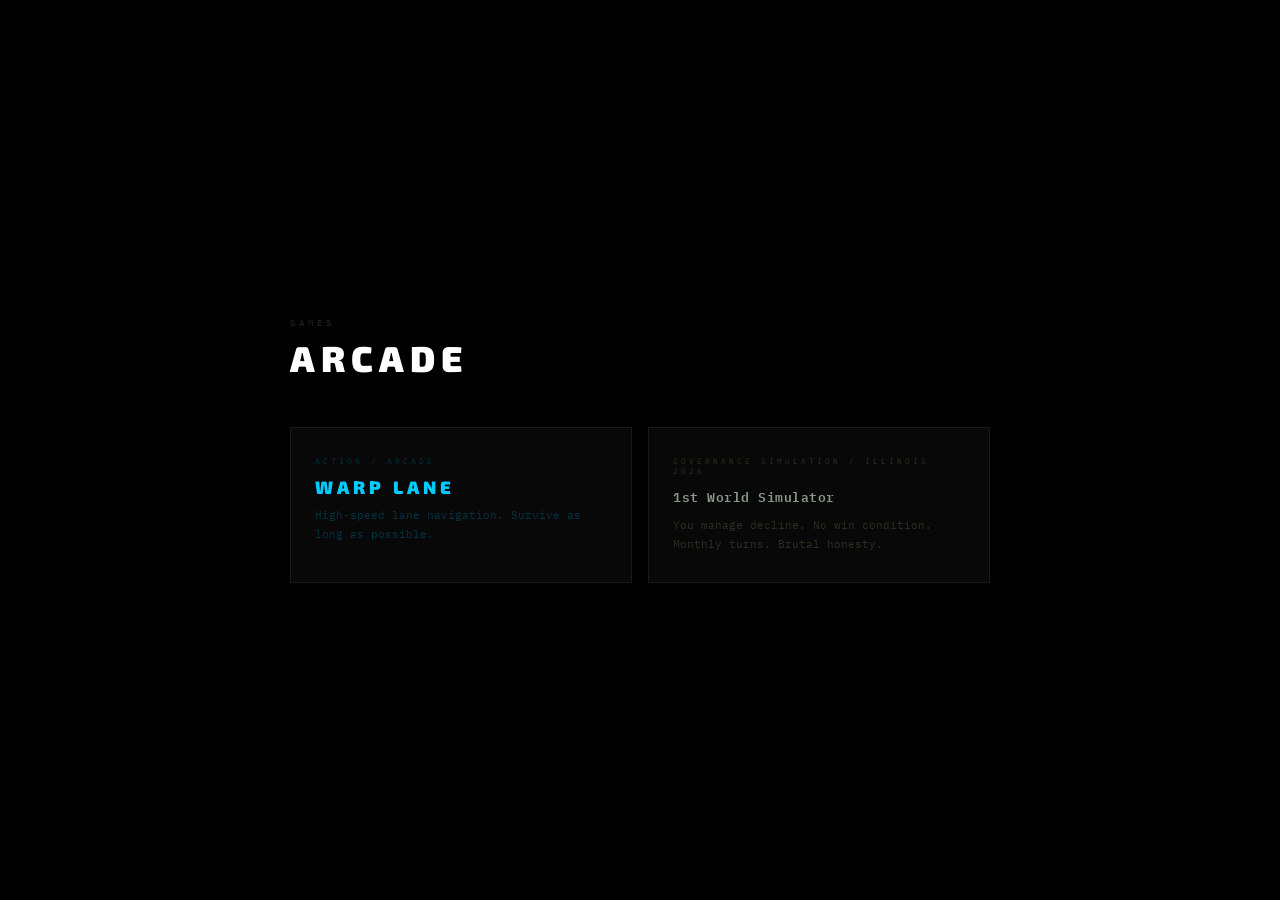
==== index.html @ 9eec3354 "Add 1st World Simulator — Illinois 2026 governance game Full single-file browser game with campaign " ====
<!DOCTYPE html>
<html lang="en">
<head>
<meta charset="UTF-8">
<meta name="viewport" content="width=device-width, initial-scale=1.0">
<title>ARCADE</title>
<style>
@import url('https://fonts.googleapis.com/css2?family=IBM+Plex+Mono:wght@300;400;600&family=Exo+2:wght@900&family=Rajdhani:wght@600;700&display=swap');
*{margin:0;padding:0;box-sizing:border-box;}
body{background:#000;min-height:100vh;display:flex;align-items:center;justify-content:center;font-family:'IBM Plex Mono',monospace;padding:40px 20px;}
.hub{max-width:700px;width:100%;}
.hub-label{font-size:9px;letter-spacing:4px;color:#222;text-transform:uppercase;margin-bottom:8px;}
.hub-title{font-family:'Exo 2',sans-serif;font-size:clamp(20px,5vw,36px);font-weight:900;color:#fff;letter-spacing:6px;margin-bottom:48px;}
.games{display:grid;grid-template-columns:1fr 1fr;gap:16px;}
@media(max-width:500px){.games{grid-template-columns:1fr;}}
.game-card{display:block;text-decoration:none;border:1px solid #1a1a1a;padding:28px 24px;transition:border-color 0.2s,background 0.2s;background:#080808;}
.game-card:hover{border-color:#333;background:#0d0d0d;}
.game-tag{font-size:8px;letter-spacing:3px;color:#333;text-transform:uppercase;margin-bottom:10px;}
.game-name{font-size:16px;font-weight:600;letter-spacing:1px;margin-bottom:8px;}
.game-desc{font-size:11px;color:#444;line-height:1.7;}
.warp .game-name{color:#00ccff;font-family:'Exo 2',sans-serif;font-size:18px;letter-spacing:4px;font-weight:900;}
.warp .game-tag{color:#003344;}
.warp .game-desc{color:#003344;}
.warp:hover{border-color:#004466;background:#000d14;}
.sim .game-name{color:#8a9a8a;font-size:13px;letter-spacing:0.5px;}
.sim .game-tag{color:#2a3020;}
.sim .game-desc{color:#2a3020;}
.sim:hover{border-color:#2a3a20;background:#080c06;}
</style>
</head>
<body>
<div class="hub">
  <div class="hub-label">Games</div>
  <div class="hub-title">ARCADE</div>
  <div class="games">
    <a href="warp-lane.html" class="game-card warp">
      <div class="game-tag">Action / Arcade</div>
      <div class="game-name">WARP LANE</div>
      <div class="game-desc">High-speed lane navigation. Survive as long as possible.</div>
    </a>
    <a href="1st-world-simulator.html" class="game-card sim">
      <div class="game-tag">Governance Simulation / Illinois 2026</div>
      <div class="game-name">1st World Simulator</div>
      <div class="game-desc">You manage decline. No win condition. Monthly turns. Brutal honesty.</div>
    </a>
  </div>
</div>
</body>
</html>
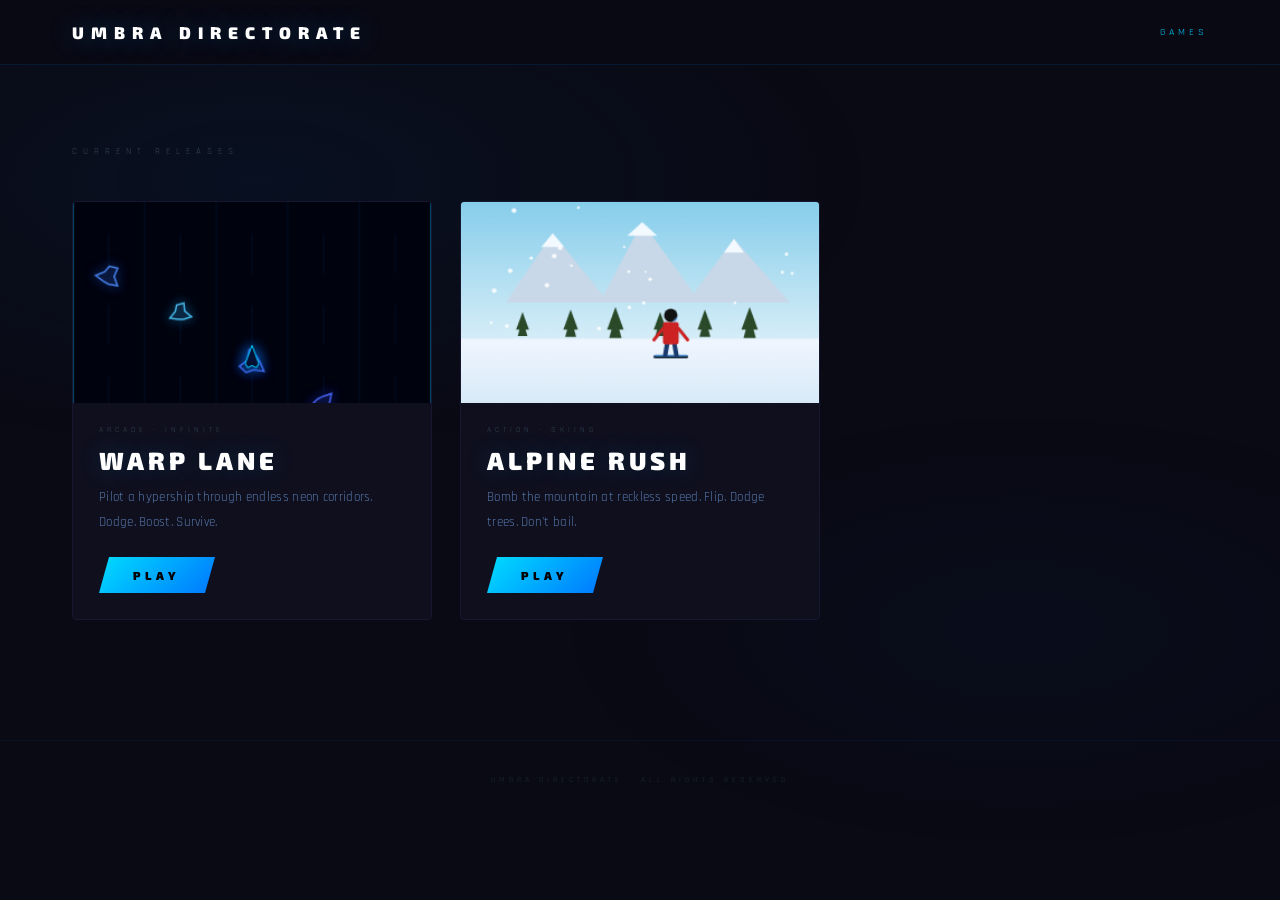
==== commit 3f62c76e: "Add Umbra Directorate hub homepage + Alpine Rush game - index.html: new studio hub page with animate" ====
--- a/index.html
+++ b/index.html
@@ -3,47 +3,247 @@
 <head>
 <meta charset="UTF-8">
 <meta name="viewport" content="width=device-width, initial-scale=1.0">
-<title>ARCADE</title>
+<title>UMBRA DIRECTORATE</title>
+<link rel="preconnect" href="https://fonts.googleapis.com">
+<link rel="preconnect" href="https://fonts.gstatic.com" crossorigin>
+<link href="https://fonts.googleapis.com/css2?family=Exo+2:wght@400;700;900&family=Rajdhani:wght@400;600&display=swap" rel="stylesheet">
 <style>
-@import url('https://fonts.googleapis.com/css2?family=IBM+Plex+Mono:wght@300;400;600&family=Exo+2:wght@900&family=Rajdhani:wght@600;700&display=swap');
-*{margin:0;padding:0;box-sizing:border-box;}
-body{background:#000;min-height:100vh;display:flex;align-items:center;justify-content:center;font-family:'IBM Plex Mono',monospace;padding:40px 20px;}
-.hub{max-width:700px;width:100%;}
-.hub-label{font-size:9px;letter-spacing:4px;color:#222;text-transform:uppercase;margin-bottom:8px;}
-.hub-title{font-family:'Exo 2',sans-serif;font-size:clamp(20px,5vw,36px);font-weight:900;color:#fff;letter-spacing:6px;margin-bottom:48px;}
-.games{display:grid;grid-template-columns:1fr 1fr;gap:16px;}
-@media(max-width:500px){.games{grid-template-columns:1fr;}}
-.game-card{display:block;text-decoration:none;border:1px solid #1a1a1a;padding:28px 24px;transition:border-color 0.2s,background 0.2s;background:#080808;}
-.game-card:hover{border-color:#333;background:#0d0d0d;}
-.game-tag{font-size:8px;letter-spacing:3px;color:#333;text-transform:uppercase;margin-bottom:10px;}
-.game-name{font-size:16px;font-weight:600;letter-spacing:1px;margin-bottom:8px;}
-.game-desc{font-size:11px;color:#444;line-height:1.7;}
-.warp .game-name{color:#00ccff;font-family:'Exo 2',sans-serif;font-size:18px;letter-spacing:4px;font-weight:900;}
-.warp .game-tag{color:#003344;}
-.warp .game-desc{color:#003344;}
-.warp:hover{border-color:#004466;background:#000d14;}
-.sim .game-name{color:#8a9a8a;font-size:13px;letter-spacing:0.5px;}
-.sim .game-tag{color:#2a3020;}
-.sim .game-desc{color:#2a3020;}
-.sim:hover{border-color:#2a3a20;background:#080c06;}
+*,*::before,*::after{margin:0;padding:0;box-sizing:border-box;}
+html{height:100%;}
+body{min-height:100%;background:#0a0a14;font-family:'Rajdhani',sans-serif;color:#fff;overflow-x:hidden;}
+body::before{content:'';position:fixed;inset:0;z-index:0;background:radial-gradient(ellipse 80% 50% at 20% 20%,rgba(0,60,120,0.13) 0%,transparent 60%),radial-gradient(ellipse 60% 40% at 80% 70%,rgba(0,40,100,0.09) 0%,transparent 60%);pointer-events:none;}
+
+/* Header */
+.site-header{position:sticky;top:0;z-index:100;border-bottom:1px solid rgba(0,100,180,0.18);background:rgba(10,10,20,0.88);backdrop-filter:blur(14px);-webkit-backdrop-filter:blur(14px);}
+.header-inner{max-width:1200px;margin:0 auto;padding:0 32px;height:64px;display:flex;align-items:center;justify-content:space-between;}
+.studio-wordmark{font-family:'Exo 2',sans-serif;font-weight:900;font-size:1.05rem;letter-spacing:7px;color:#fff;text-shadow:0 0 24px rgba(0,180,255,0.35);}
+.site-nav{display:flex;gap:28px;}
+.nav-link{font-family:'Rajdhani',sans-serif;font-size:0.62rem;letter-spacing:4px;color:#334455;text-decoration:none;transition:color 0.2s;}
+.nav-link.active{color:#00ccff;}
+.nav-link:hover{color:#5599bb;}
+
+/* Main */
+.catalog-main{position:relative;z-index:1;max-width:1200px;margin:0 auto;padding:80px 32px 120px;}
+.catalog-label{font-size:0.58rem;letter-spacing:6px;color:#334455;margin-bottom:44px;font-family:'Rajdhani',sans-serif;}
+
+/* Grid */
+.game-grid{display:grid;grid-template-columns:repeat(auto-fill,minmax(300px,1fr));gap:28px;}
+
+/* Cards */
+.game-card{position:relative;background:#0f0f1e;border:1px solid #171730;border-radius:4px;overflow:hidden;transition:border-color 0.25s,transform 0.25s,box-shadow 0.25s;cursor:pointer;text-decoration:none;display:block;}
+.game-card:hover{border-color:rgba(0,180,255,0.45);transform:translateY(-4px);box-shadow:0 20px 56px rgba(0,80,180,0.22),0 0 0 1px rgba(0,150,255,0.08);}
+.game-card::before{content:'';position:absolute;top:0;left:0;right:0;height:2px;background:linear-gradient(90deg,transparent,#00ccff,transparent);opacity:0;transition:opacity 0.3s;}
+.game-card:hover::before{opacity:1;}
+
+/* Card preview */
+.card-preview{width:100%;aspect-ratio:16/9;overflow:hidden;background:#07070f;position:relative;}
+.preview-canvas{width:100%;height:100%;display:block;}
+
+/* Card body */
+.card-body{padding:22px 26px 26px;}
+.card-tag{font-size:0.5rem;letter-spacing:4px;color:#334455;margin-bottom:10px;font-family:'Rajdhani',sans-serif;}
+.card-title{font-family:'Exo 2',sans-serif;font-weight:900;font-size:1.55rem;letter-spacing:4px;color:#fff;text-shadow:0 0 24px rgba(0,200,255,0.18);margin-bottom:11px;}
+.card-desc{font-size:0.82rem;line-height:1.85;color:#5577aa;letter-spacing:0.3px;margin-bottom:22px;}
+.card-play-btn{display:inline-block;font-family:'Exo 2',sans-serif;font-weight:900;font-size:0.72rem;letter-spacing:5px;color:#000;text-decoration:none;background:linear-gradient(135deg,#00ddff,#0077ff);padding:11px 34px;clip-path:polygon(10px 0%,100% 0%,calc(100% - 10px) 100%,0% 100%);box-shadow:0 0 24px rgba(0,160,255,0.28);transition:transform 0.15s,box-shadow 0.15s;}
+.card-play-btn:hover{transform:scale(1.05);box-shadow:0 0 44px rgba(0,200,255,0.52);}
+
+/* Footer */
+.site-footer{position:relative;z-index:1;text-align:center;padding:26px;border-top:1px solid rgba(0,50,100,0.18);}
+.footer-copy{font-size:0.52rem;letter-spacing:4px;color:#1c2a38;font-family:'Rajdhani',sans-serif;}
+
+@media(max-width:640px){
+  .header-inner{padding:0 20px;}
+  .studio-wordmark{font-size:0.82rem;letter-spacing:4px;}
+  .catalog-main{padding:48px 20px 80px;}
+  .game-grid{grid-template-columns:1fr;gap:20px;}
+  .card-body{padding:18px 20px 22px;}
+}
 </style>
 </head>
 <body>
-<div class="hub">
-  <div class="hub-label">Games</div>
-  <div class="hub-title">ARCADE</div>
-  <div class="games">
-    <a href="warp-lane.html" class="game-card warp">
-      <div class="game-tag">Action / Arcade</div>
-      <div class="game-name">WARP LANE</div>
-      <div class="game-desc">High-speed lane navigation. Survive as long as possible.</div>
-    </a>
-    <a href="1st-world-simulator.html" class="game-card sim">
-      <div class="game-tag">Governance Simulation / Illinois 2026</div>
-      <div class="game-name">1st World Simulator</div>
-      <div class="game-desc">You manage decline. No win condition. Monthly turns. Brutal honesty.</div>
-    </a>
+
+<header class="site-header">
+  <div class="header-inner">
+    <span class="studio-wordmark">UMBRA DIRECTORATE</span>
+    <nav class="site-nav">
+      <a class="nav-link active" href="#">GAMES</a>
+    </nav>
   </div>
-</div>
+</header>
+
+<main class="catalog-main">
+  <div class="catalog-label">CURRENT RELEASES</div>
+  <div class="game-grid">
+
+    <article class="game-card" data-game="warp-lane">
+      <div class="card-preview">
+        <canvas class="preview-canvas" id="preview-warp" width="320" height="180"></canvas>
+      </div>
+      <div class="card-body">
+        <div class="card-tag">ARCADE &middot; INFINITE</div>
+        <h2 class="card-title">WARP LANE</h2>
+        <p class="card-desc">Pilot a hypership through endless neon corridors. Dodge. Boost. Survive.</p>
+        <a class="card-play-btn" href="warp-lane.html">PLAY</a>
+      </div>
+    </article>
+
+    <article class="game-card" data-game="alpine-rush">
+      <div class="card-preview">
+        <canvas class="preview-canvas" id="preview-alpine" width="320" height="180"></canvas>
+      </div>
+      <div class="card-body">
+        <div class="card-tag">ACTION &middot; SKIING</div>
+        <h2 class="card-title">ALPINE RUSH</h2>
+        <p class="card-desc">Bomb the mountain at reckless speed. Flip. Dodge trees. Don't bail.</p>
+        <a class="card-play-btn" href="alpine-rush/index.html">PLAY</a>
+      </div>
+    </article>
+
+  </div>
+</main>
+
+<footer class="site-footer">
+  <span class="footer-copy">UMBRA DIRECTORATE &middot; ALL RIGHTS RESERVED</span>
+</footer>
+
+<script>
+/* ── WARP LANE PREVIEW ─────────────────────────────────────── */
+function initWarpPreview(){
+  const cnv=document.getElementById('preview-warp');
+  if(!cnv)return;
+  const ctx=cnv.getContext('2d');
+  const W=320,H=180,LANES=5,laneW=W/LANES;
+  let offset=0;
+  const rocks=Array.from({length:4},(_,i)=>({
+    lane:i%LANES, y:(i/4)*H-20,
+    rot:Math.random()*Math.PI*2,
+    size:9+Math.random()*5,
+    hue:195+Math.floor(Math.random()*40),
+    spd:0.9+Math.random()*0.5,
+  }));
+  function frame(){
+    ctx.fillStyle='#00020e'; ctx.fillRect(0,0,W,H);
+    offset=(offset+1.4)%(28+36);
+    // lane borders
+    for(let i=0;i<=LANES;i++){
+      const x=i*laneW;
+      ctx.beginPath();ctx.moveTo(x,0);ctx.lineTo(x,H);
+      ctx.strokeStyle=(i===0||i===LANES)?'rgba(0,180,255,0.35)':'rgba(0,100,180,0.16)';
+      ctx.lineWidth=(i===0||i===LANES)?2:1;ctx.stroke();
+    }
+    // dashed center lines
+    ctx.strokeStyle='rgba(0,120,200,0.12)';ctx.lineWidth=1;
+    ctx.setLineDash([36,28]);ctx.lineDashOffset=-offset;
+    for(let i=0;i<LANES;i++){
+      const cx=laneW*i+laneW/2;
+      ctx.beginPath();ctx.moveTo(cx,0);ctx.lineTo(cx,H);ctx.stroke();
+    }
+    ctx.setLineDash([]);
+    // obstacles
+    rocks.forEach(r=>{
+      r.y+=r.spd; r.rot+=0.018;
+      if(r.y>H+20) r.y=-20;
+      ctx.save();ctx.translate(laneW*r.lane+laneW/2,r.y);ctx.rotate(r.rot);
+      ctx.beginPath();
+      for(let i=0;i<8;i++){
+        const a=(i/8)*Math.PI*2,rad=r.size*(0.7+Math.sin(i*2.3+1.2)*0.3);
+        i===0?ctx.moveTo(Math.cos(a)*rad,Math.sin(a)*rad):ctx.lineTo(Math.cos(a)*rad,Math.sin(a)*rad);
+      }
+      ctx.closePath();
+      ctx.fillStyle='#080818';ctx.fill();
+      ctx.strokeStyle=`hsl(${r.hue},75%,58%)`;ctx.lineWidth=1.5;
+      ctx.shadowBlur=10;ctx.shadowColor=`hsl(${r.hue},80%,50%)`;ctx.stroke();
+      ctx.shadowBlur=0;ctx.restore();
+    });
+    // mini ship
+    ctx.save();ctx.translate(W/2,H*0.78);
+    ctx.shadowBlur=14;ctx.shadowColor='#0088ff';
+    ctx.fillStyle='#050520';
+    ctx.beginPath();
+    ctx.moveTo(0,-12);ctx.lineTo(6,4);ctx.lineTo(4,8);ctx.lineTo(0,6);ctx.lineTo(-4,8);ctx.lineTo(-6,4);
+    ctx.closePath();ctx.fill();
+    ctx.strokeStyle='#00ccff';ctx.lineWidth=1;ctx.stroke();
+    ctx.shadowBlur=0;ctx.restore();
+    requestAnimationFrame(frame);
+  }
+  frame();
+}
+
+/* ── ALPINE RUSH PREVIEW ───────────────────────────────────── */
+function initAlpinePreview(){
+  const cnv=document.getElementById('preview-alpine');
+  if(!cnv)return;
+  const ctx=cnv.getContext('2d');
+  const W=320,H=180;
+  let skierX=W*0.72;
+  const snow=Array.from({length:22},()=>({x:Math.random()*W,y:Math.random()*H*0.68,r:1+Math.random()*1.2}));
+  function frame(){
+    // Sky gradient
+    const sky=ctx.createLinearGradient(0,0,0,H*0.7);
+    sky.addColorStop(0,'#87ceeb');sky.addColorStop(1,'#d8eef8');
+    ctx.fillStyle=sky;ctx.fillRect(0,0,W,H);
+    // Mountain peaks
+    ctx.fillStyle='#c8d8e8';
+    [[40,90,82,28,132,90],[124,90,162,18,214,90],[202,90,244,33,294,90]].forEach(([x1,y1,xp,yp,x2,y2])=>{
+      ctx.beginPath();ctx.moveTo(x1,y1);ctx.lineTo(xp,yp);ctx.lineTo(x2,y2);ctx.closePath();ctx.fill();
+    });
+    // Snow caps
+    ctx.fillStyle='#f2f9ff';
+    [[82,28,0.032],[162,18,0.042],[244,33,0.028]].forEach(([px,py,s])=>{
+      ctx.beginPath();ctx.moveTo(px,py);ctx.lineTo(px-s*W,py+H*0.068);ctx.lineTo(px+s*W,py+H*0.068);ctx.closePath();ctx.fill();
+    });
+    // Pine silhouettes
+    ctx.fillStyle='#2a4a2a';
+    [55,98,138,178,218,258].forEach((tx,i)=>{
+      const sc=0.72+(i%3)*0.1;
+      const by=H*0.635;
+      ctx.beginPath();ctx.moveTo(tx,by-22*sc);ctx.lineTo(tx-8*sc,by);ctx.lineTo(tx+8*sc,by);ctx.closePath();ctx.fill();
+      ctx.beginPath();ctx.moveTo(tx,by-14*sc);ctx.lineTo(tx-6*sc,by+8*sc);ctx.lineTo(tx+6*sc,by+8*sc);ctx.closePath();ctx.fill();
+    });
+    // Slope surface
+    const slope=ctx.createLinearGradient(0,H*0.68,0,H);
+    slope.addColorStop(0,'#f0f6ff');slope.addColorStop(1,'#d8eaf8');
+    ctx.fillStyle=slope;ctx.fillRect(0,H*0.68,W,H*0.32+1);
+    // Snow particles
+    snow.forEach(p=>{
+      p.y+=0.38;if(p.y>H*0.68)p.y=0;
+      ctx.beginPath();ctx.arc(p.x,p.y,p.r,0,Math.PI*2);
+      ctx.fillStyle='rgba(255,255,255,0.85)';ctx.fill();
+    });
+    // Skier figure
+    skierX-=0.65;if(skierX<-24)skierX=W+24;
+    const sy=H*0.705+(W*0.5-skierX)*0.055;
+    ctx.save();ctx.translate(skierX,sy);
+    // Skis
+    ctx.strokeStyle='#1a2a3a';ctx.lineWidth=3;ctx.lineCap='round';
+    ctx.beginPath();ctx.moveTo(-14,13);ctx.lineTo(14,13);ctx.stroke();
+    ctx.strokeStyle='#4488cc';ctx.lineWidth=1.5;
+    ctx.beginPath();ctx.moveTo(-14,12);ctx.lineTo(14,12);ctx.stroke();
+    // Legs
+    ctx.strokeStyle='#1a3a6e';ctx.lineWidth=4;
+    ctx.beginPath();ctx.moveTo(-3,0);ctx.lineTo(-5,12);ctx.stroke();
+    ctx.beginPath();ctx.moveTo(3,0);ctx.lineTo(5,12);ctx.stroke();
+    // Body
+    ctx.fillStyle='#cc2222';
+    ctx.beginPath();ctx.roundRect(-7,-18,14,20,2);ctx.fill();
+    // Arms
+    ctx.strokeStyle='#cc2222';ctx.lineWidth=3;
+    ctx.beginPath();ctx.moveTo(-7,-12);ctx.lineTo(-15,-2);ctx.stroke();
+    ctx.beginPath();ctx.moveTo(7,-12);ctx.lineTo(15,-2);ctx.stroke();
+    // Head
+    ctx.fillStyle='#111';ctx.beginPath();ctx.arc(0,-24,6,0,Math.PI*2);ctx.fill();
+    ctx.fillStyle='rgba(100,180,255,0.5)';
+    ctx.beginPath();ctx.arc(2,-22,4,-0.3,Math.PI*0.6);ctx.fill();
+    ctx.restore();
+    requestAnimationFrame(frame);
+  }
+  frame();
+}
+
+document.addEventListener('DOMContentLoaded',()=>{
+  initWarpPreview();
+  initAlpinePreview();
+});
+</script>
 </body>
 </html>
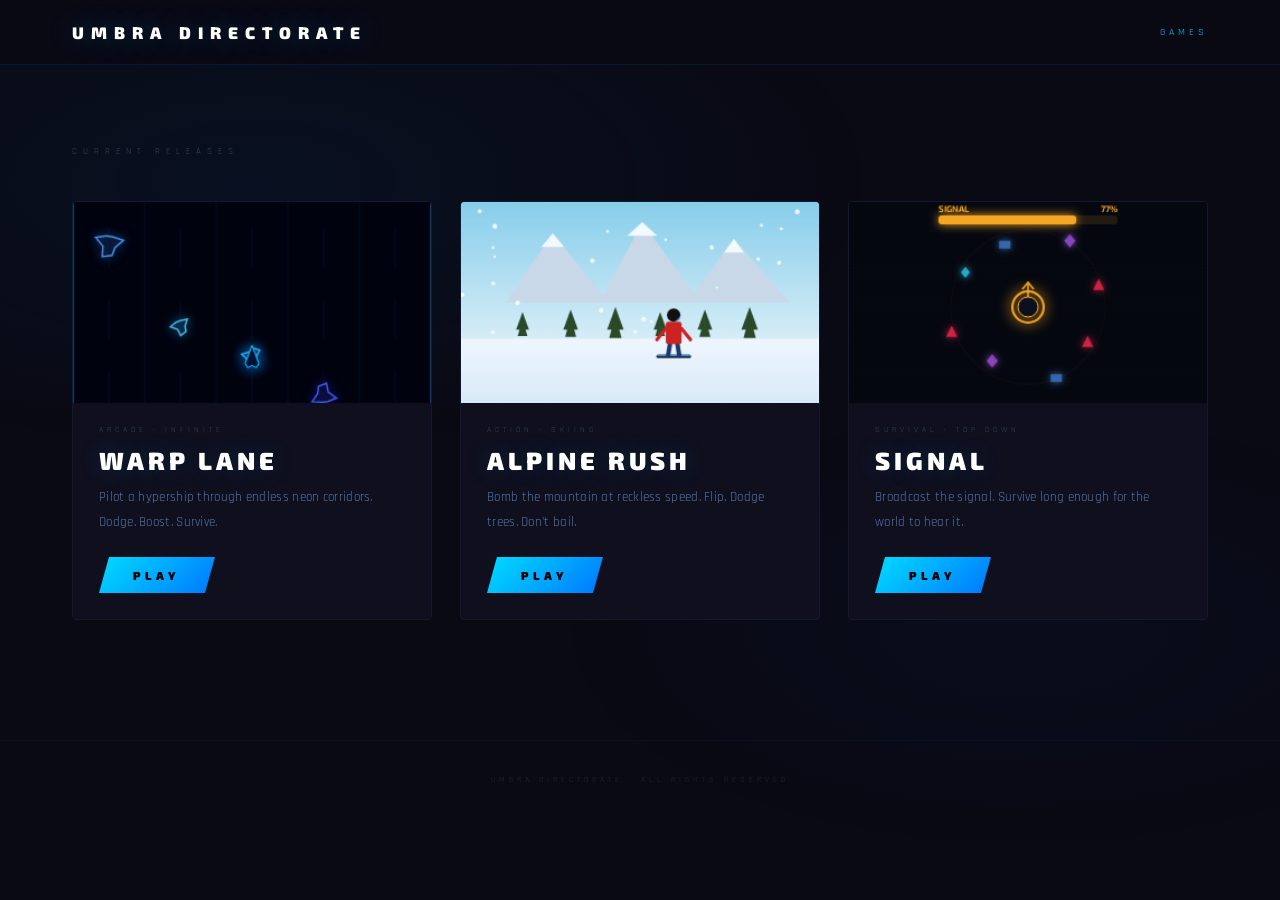
==== commit c2b20beb: "Add Signal game + hub card with animated preview Full single-file top-down survival game: 6 threat t" ====
--- a/index.html
+++ b/index.html
@@ -96,6 +96,18 @@
         <h2 class="card-title">ALPINE RUSH</h2>
         <p class="card-desc">Bomb the mountain at reckless speed. Flip. Dodge trees. Don't bail.</p>
         <a class="card-play-btn" href="alpine-rush/index.html">PLAY</a>
+      </div>
+    </article>
+
+    <article class="game-card" data-game="signal">
+      <div class="card-preview">
+        <canvas class="preview-canvas" id="preview-signal" width="320" height="180"></canvas>
+      </div>
+      <div class="card-body">
+        <div class="card-tag">SURVIVAL &middot; TOP DOWN</div>
+        <h2 class="card-title">SIGNAL</h2>
+        <p class="card-desc">Broadcast the signal. Survive long enough for the world to hear it.</p>
+        <a class="card-play-btn" href="signal/index.html">PLAY</a>
       </div>
     </article>
 
@@ -240,9 +252,123 @@
   frame();
 }
 
+/* ── SIGNAL PREVIEW ────────────────────────────────────────── */
+function initSignalPreview(){
+  const cnv=document.getElementById('preview-signal');
+  if(!cnv)return;
+  const ctx=cnv.getContext('2d');
+  const W=320,H=180;
+  const CX=W/2,CY=H/2+4;
+  const AMB='#f5a623';
+  let t=0;
+  // orbiting threats
+  const threats=[
+    {ang:0,     r:62,spd:0.55,type:'bot',   clr:'#cc2244'},
+    {ang:0.78,  r:68,spd:0.42,type:'van',   clr:'#3366aa'},
+    {ang:1.57,  r:58,spd:0.60,type:'jammer',clr:'#8844bb'},
+    {ang:2.35,  r:72,spd:0.48,type:'bot',   clr:'#cc2244'},
+    {ang:3.14,  r:64,spd:0.52,type:'drone', clr:'#22aacc'},
+    {ang:3.93,  r:60,spd:0.44,type:'van',   clr:'#3366aa'},
+    {ang:4.71,  r:70,spd:0.58,type:'jammer',clr:'#8844bb'},
+    {ang:5.50,  r:66,spd:0.50,type:'bot',   clr:'#cc2244'},
+  ];
+  // pulse rings
+  const rings=[];
+  let ringTimer=0;
+  function spawnRing(){ rings.push({r:14,alpha:0.7}); }
+  spawnRing();
+
+  function drawThreat(x,y,type,clr){
+    ctx.save(); ctx.translate(x,y);
+    ctx.fillStyle=clr;
+    ctx.shadowBlur=6; ctx.shadowColor=clr;
+    if(type==='bot'){
+      ctx.beginPath();ctx.moveTo(0,-6);ctx.lineTo(5,4);ctx.lineTo(-5,4);ctx.closePath();ctx.fill();
+    } else if(type==='van'){
+      ctx.fillRect(-5,-3,10,7);
+    } else if(type==='jammer'){
+      ctx.beginPath();ctx.moveTo(0,-6);ctx.lineTo(5,0);ctx.lineTo(0,6);ctx.lineTo(-5,0);ctx.closePath();ctx.fill();
+    } else if(type==='drone'){
+      ctx.beginPath();ctx.moveTo(0,-5);ctx.lineTo(4,0);ctx.lineTo(0,5);ctx.lineTo(-4,0);ctx.closePath();ctx.fill();
+    }
+    ctx.shadowBlur=0; ctx.restore();
+  }
+
+  function frame(now){
+    t += 0.016;
+    ctx.fillStyle='#050810'; ctx.fillRect(0,0,W,H);
+
+    // scanlines
+    for(let y=0;y<H;y+=3){
+      ctx.fillStyle='rgba(0,0,0,0.08)'; ctx.fillRect(0,y,W,1);
+    }
+
+    // pulse rings
+    ringTimer++;
+    if(ringTimer>80){ ringTimer=0; spawnRing(); }
+    for(let i=rings.length-1;i>=0;i--){
+      const rg=rings[i];
+      rg.r+=0.9; rg.alpha-=0.011;
+      if(rg.alpha<=0){ rings.splice(i,1); continue; }
+      ctx.beginPath(); ctx.arc(CX,CY,rg.r,0,Math.PI*2);
+      ctx.strokeStyle=`rgba(245,166,35,${rg.alpha})`;
+      ctx.lineWidth=1.5; ctx.stroke();
+    }
+
+    // orbiting threats
+    threats.forEach(th=>{
+      th.ang += th.spd * 0.016;
+      const tx=CX+Math.cos(th.ang)*th.r;
+      const ty=CY+Math.sin(th.ang)*th.r;
+      drawThreat(tx,ty,th.type,th.clr);
+    });
+
+    // station base glow
+    const grd=ctx.createRadialGradient(CX,CY,0,CX,CY,28);
+    grd.addColorStop(0,'rgba(245,166,35,0.18)');
+    grd.addColorStop(1,'rgba(245,166,35,0)');
+    ctx.fillStyle=grd; ctx.beginPath(); ctx.arc(CX,CY,28,0,Math.PI*2); ctx.fill();
+
+    // station ring (amber)
+    ctx.beginPath(); ctx.arc(CX,CY,14,0,Math.PI*2);
+    ctx.strokeStyle=AMB; ctx.lineWidth=2;
+    ctx.shadowBlur=10; ctx.shadowColor=AMB; ctx.stroke(); ctx.shadowBlur=0;
+
+    // station body
+    ctx.beginPath(); ctx.arc(CX,CY,9,0,Math.PI*2);
+    ctx.fillStyle='#0a1020'; ctx.fill();
+    ctx.strokeStyle=AMB; ctx.lineWidth=1; ctx.stroke();
+
+    // antenna
+    ctx.strokeStyle=AMB; ctx.lineWidth=1.5;
+    ctx.beginPath(); ctx.moveTo(CX,CY-9); ctx.lineTo(CX,CY-22); ctx.stroke();
+    ctx.beginPath(); ctx.moveTo(CX-5,CY-16); ctx.lineTo(CX,CY-22); ctx.lineTo(CX+5,CY-16); ctx.stroke();
+
+    // signal meter bar
+    const meterW=160, meterH=8, meterX=(W-meterW)/2, meterY=12;
+    const fill=0.5+Math.sin(t*0.9)*0.35;
+    // bg
+    ctx.fillStyle='rgba(245,166,35,0.12)';
+    ctx.beginPath(); ctx.roundRect(meterX,meterY,meterW,meterH,3); ctx.fill();
+    // fill
+    ctx.fillStyle=AMB;
+    ctx.shadowBlur=8; ctx.shadowColor=AMB;
+    ctx.beginPath(); ctx.roundRect(meterX,meterY,meterW*fill,meterH,3); ctx.fill();
+    ctx.shadowBlur=0;
+    // label
+    ctx.fillStyle=AMB; ctx.font='bold 8px "Exo 2",sans-serif';
+    ctx.textAlign='left'; ctx.fillText('SIGNAL',meterX,meterY-3);
+    ctx.textAlign='right'; ctx.fillText(Math.round(fill*100)+'%',meterX+meterW,meterY-3);
+
+    requestAnimationFrame(frame);
+  }
+  requestAnimationFrame(frame);
+}
+
 document.addEventListener('DOMContentLoaded',()=>{
   initWarpPreview();
   initAlpinePreview();
+  initSignalPreview();
 });
 </script>
 </body>
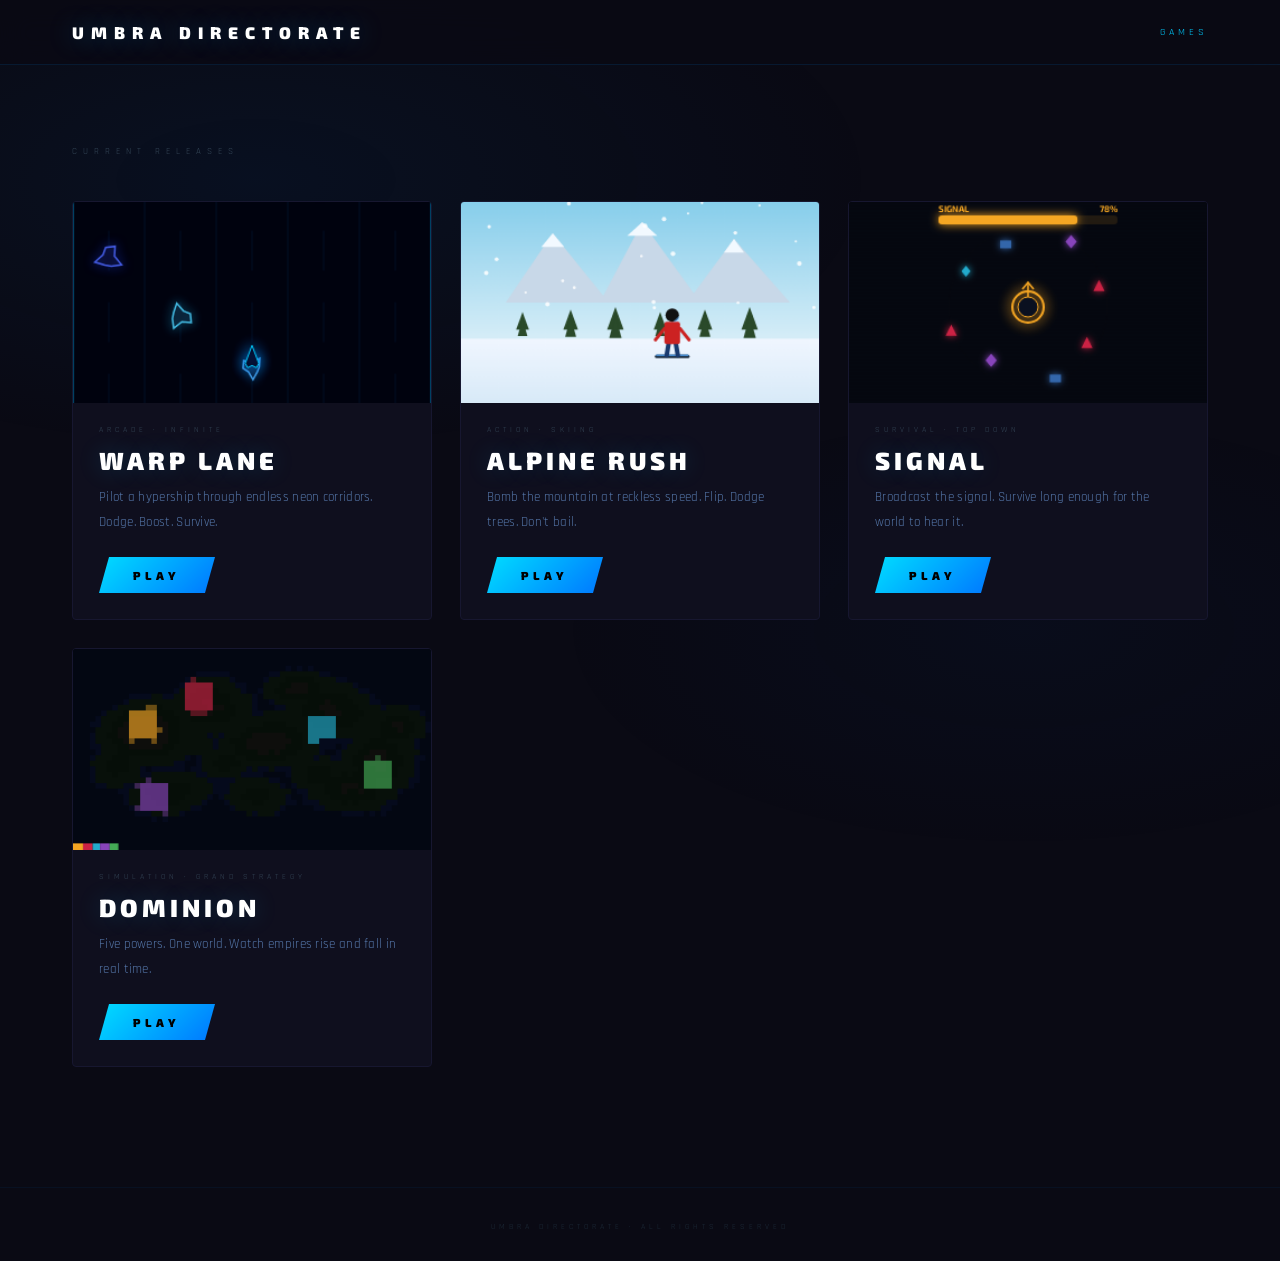
==== commit 0e7ac368: "Add DOMINION world simulation game + hub card Real-time territory sim: 5 power blocs expand, fight, " ====
--- a/index.html
+++ b/index.html
@@ -108,6 +108,18 @@
         <h2 class="card-title">SIGNAL</h2>
         <p class="card-desc">Broadcast the signal. Survive long enough for the world to hear it.</p>
         <a class="card-play-btn" href="signal/index.html">PLAY</a>
+      </div>
+    </article>
+
+    <article class="game-card" data-game="dominion">
+      <div class="card-preview">
+        <canvas class="preview-canvas" id="preview-dominion" width="320" height="180"></canvas>
+      </div>
+      <div class="card-body">
+        <div class="card-tag">SIMULATION &middot; GRAND STRATEGY</div>
+        <h2 class="card-title">DOMINION</h2>
+        <p class="card-desc">Five powers. One world. Watch empires rise and fall in real time.</p>
+        <a class="card-play-btn" href="dominion/index.html">PLAY</a>
       </div>
     </article>
 
@@ -365,10 +377,157 @@
   requestAnimationFrame(frame);
 }
 
+/* ── DOMINION PREVIEW ──────────────────────────────────────── */
+function initDominionPreview(){
+  const cnv=document.getElementById('preview-dominion');
+  if(!cnv)return;
+  const ctx=cnv.getContext('2d');
+  const W=320,H=180;
+  const GW=64,GH=36,GN=GW*GH;
+
+  // Seeded RNG
+  function makeRNG(seed){
+    let s=seed>>>0;
+    return ()=>{s=(Math.imul(s,1664525)+1013904223)>>>0;return s/4294967296;};
+  }
+
+  // Terrain
+  const PEAKS=[
+    {x:0.20,y:0.40,h:1.0,sx:0.14,sy:0.18},{x:0.38,y:0.28,h:0.9,sx:0.12,sy:0.15},
+    {x:0.55,y:0.45,h:0.95,sx:0.16,sy:0.14},{x:0.72,y:0.30,h:0.85,sx:0.13,sy:0.16},
+    {x:0.85,y:0.55,h:0.9,sx:0.12,sy:0.17},{x:0.25,y:0.70,h:0.80,sx:0.14,sy:0.12},
+    {x:0.50,y:0.72,h:0.75,sx:0.10,sy:0.11},{x:0.78,y:0.68,h:0.82,sx:0.13,sy:0.13},
+    {x:0.12,y:0.58,h:0.70,sx:0.09,sy:0.13},{x:0.62,y:0.18,h:0.78,sx:0.11,sy:0.10},
+    {x:0.42,y:0.55,h:0.65,sx:0.08,sy:0.09},{x:0.90,y:0.38,h:0.72,sx:0.09,sy:0.12},
+    {x:0.33,y:0.45,h:0.60,sx:0.07,sy:0.08},{x:0.68,y:0.60,h:0.68,sx:0.10,sy:0.10},
+  ];
+  const TCOLORS=[[3,7,18],[5,10,28],[8,16,10],[6,14,8],[14,14,12]];
+  const FCOLORS=[[245,166,35],[204,34,68],[34,170,204],[136,68,187],[68,170,85]];
+  const FSTARTS=[{gx:12,gy:13},{gx:22,gy:8},{gx:44,gy:14},{gx:14,gy:26},{gx:54,gy:22}];
+
+  const terrain  =new Uint8Array(GN);
+  const cellOwner=new Uint8Array(GN);
+  const cellStr  =new Uint8Array(GN);
+  const fCells   =new Int32Array(6);
+  const rng      =makeRNG(12345);
+
+  // Generate terrain
+  for(let i=0;i<GN;i++){
+    const fx=(i%GW)/GW,fy=Math.floor(i/GW)/GH;
+    let v=0;
+    for(const p of PEAKS){
+      const dx=(fx-p.x)/p.sx,dy=(fy-p.y)/p.sy;
+      const pv=p.h*Math.exp(-(dx*dx+dy*dy));
+      if(pv>v)v=pv;
+    }
+    v+=Math.sin(fx*18.3+fy*11.7)*0.05+Math.sin(fx*7.1-fy*13.4)*0.04+(rng()-0.5)*0.06;
+    terrain[i]=v<0.28?0:v<0.36?1:v<0.62?2:v<0.80?3:4;
+  }
+
+  // Place factions
+  for(let f=0;f<5;f++){
+    const {gx,gy}=FSTARTS[f];
+    for(let dy=-2;dy<=2;dy++){
+      for(let dx=-2;dx<=2;dx++){
+        const nx=gx+dx,ny=gy+dy;
+        if(nx<0||nx>=GW||ny<0||ny>=GH)continue;
+        const idx=ny*GW+nx;
+        if(terrain[idx]<2||cellOwner[idx]!==0)continue;
+        cellOwner[idx]=f+1;
+        cellStr[idx]=200;
+        fCells[f+1]++;
+      }
+    }
+  }
+
+  // Offscreen pixel map
+  const off=document.createElement('canvas');
+  off.width=GW;off.height=GH;
+  const offCtx=off.getContext('2d');
+  const img=offCtx.createImageData(GW,GH);
+
+  function updatePixel(i){
+    const t=terrain[i],o=cellOwner[i],s=cellStr[i];
+    const b=TCOLORS[t];const d=img.data,p=i*4;
+    if(o===0){d[p]=b[0];d[p+1]=b[1];d[p+2]=b[2];d[p+3]=255;}
+    else{
+      const fc=FCOLORS[o-1],a=0.3+(s/255)*0.45;
+      d[p]=Math.round(b[0]*(1-a)+fc[0]*a);
+      d[p+1]=Math.round(b[1]*(1-a)+fc[1]*a);
+      d[p+2]=Math.round(b[2]*(1-a)+fc[2]*a);
+      d[p+3]=255;
+    }
+  }
+
+  for(let i=0;i<GN;i++)updatePixel(i);
+  offCtx.putImageData(img,0,0);
+
+  const simRng=makeRNG(77771);
+  let totalLand=0;
+  for(let i=0;i<GN;i++)if(terrain[i]>=2)totalLand++;
+
+  // Rebuild pools each frame (small grid, acceptable)
+  function simStep(){
+    for(let iter=0;iter<15;iter++){
+      // pick random owned cell
+      let owner=Math.floor(simRng()*5)+1;
+      // find any cell of that faction
+      let tries=0,idx=-1;
+      while(tries++<8){
+        const ri=Math.floor(simRng()*GN);
+        if(cellOwner[ri]===owner&&terrain[ri]>=2){idx=ri;break;}
+      }
+      if(idx<0)continue;
+      const x=idx%GW,y=Math.floor(idx/GW);
+      const dirs=[[-1,0],[1,0],[0,-1],[0,1]];
+      const d=dirs[Math.floor(simRng()*dirs.length)];
+      const nx=x+d[0],ny=y+d[1];
+      if(nx<0||nx>=GW||ny<0||ny>=GH)continue;
+      const ni=ny*GW+nx;
+      if(terrain[ni]<2)continue;
+      const no=cellOwner[ni];
+      if(no===0){
+        cellOwner[ni]=owner;cellStr[ni]=60;fCells[owner]++;updatePixel(ni);
+      } else if(no!==owner){
+        const atk=Math.max(1,cellStr[idx]*(0.25+simRng()*0.15));
+        const ns=cellStr[ni]-atk;
+        if(ns<=0){fCells[no]--;fCells[owner]++;cellOwner[ni]=owner;cellStr[ni]=60;}
+        else{cellStr[ni]=Math.round(ns);}
+        updatePixel(ni);
+      }
+    }
+    offCtx.putImageData(img,0,0);
+  }
+
+  function frame(){
+    simStep();
+    ctx.fillStyle='#030508';ctx.fillRect(0,0,W,H);
+    ctx.imageSmoothingEnabled=false;
+    ctx.drawImage(off,0,0,W,H);
+
+    // Territory bars at bottom
+    const bH=6,bY=H-bH;
+    let cx=0;
+    for(let f=1;f<=5;f++){
+      const frac=fCells[f]/totalLand;
+      const segW=frac*W;
+      if(segW<0.5)continue;
+      const fc=FCOLORS[f-1];
+      ctx.fillStyle=`rgb(${fc[0]},${fc[1]},${fc[2]})`;
+      ctx.fillRect(cx,bY,segW,bH);
+      cx+=segW;
+    }
+
+    requestAnimationFrame(frame);
+  }
+  requestAnimationFrame(frame);
+}
+
 document.addEventListener('DOMContentLoaded',()=>{
   initWarpPreview();
   initAlpinePreview();
   initSignalPreview();
+  initDominionPreview();
 });
 </script>
 </body>
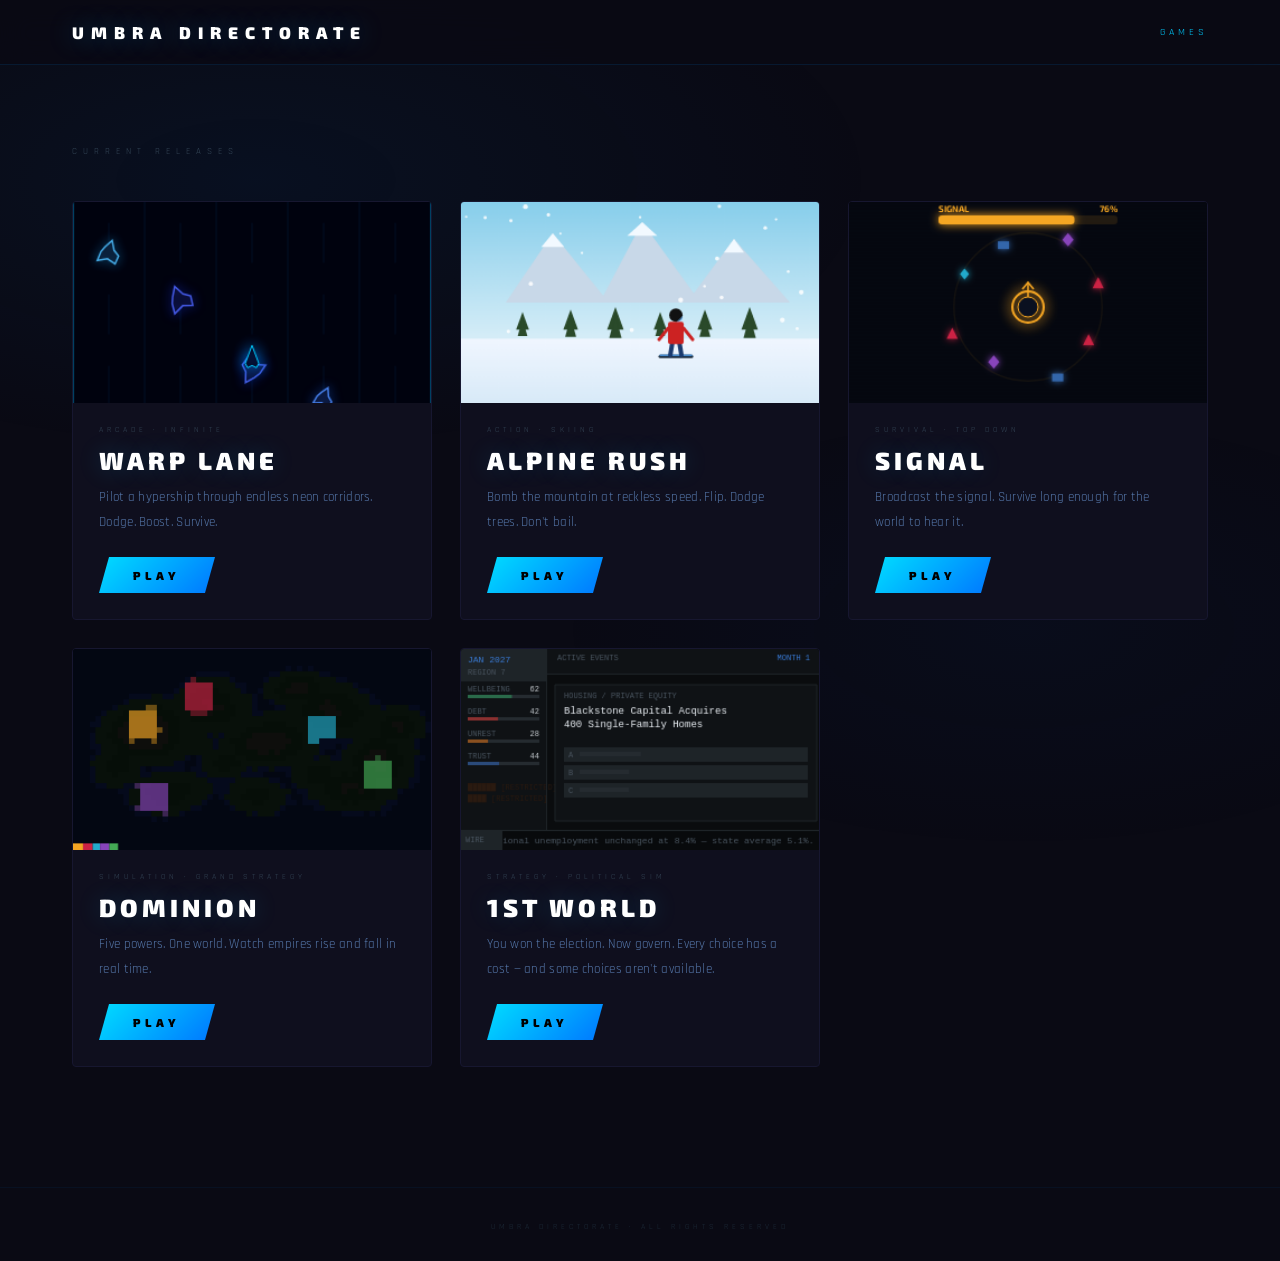
==== commit 2e3147c7: "Add 1ST WORLD SIMULATOR game + hub card Turn-based political governance sim set in Illinois 2026. Pl" ====
--- a/index.html
+++ b/index.html
@@ -120,6 +120,18 @@
         <h2 class="card-title">DOMINION</h2>
         <p class="card-desc">Five powers. One world. Watch empires rise and fall in real time.</p>
         <a class="card-play-btn" href="dominion/index.html">PLAY</a>
+      </div>
+    </article>
+
+    <article class="game-card" data-game="1st-world-sim">
+      <div class="card-preview">
+        <canvas class="preview-canvas" id="preview-1ws" width="320" height="180"></canvas>
+      </div>
+      <div class="card-body">
+        <div class="card-tag">STRATEGY &middot; POLITICAL SIM</div>
+        <h2 class="card-title">1ST WORLD</h2>
+        <p class="card-desc">You won the election. Now govern. Every choice has a cost — and some choices aren't available.</p>
+        <a class="card-play-btn" href="1st-world-sim/index.html">PLAY</a>
       </div>
     </article>
 
@@ -523,11 +535,237 @@
   requestAnimationFrame(frame);
 }
 
+/* ── 1ST WORLD SIMULATOR PREVIEW ───────────────────────────── */
+function initFirstWorldPreview(){
+  const cnv=document.getElementById('preview-1ws');
+  if(!cnv)return;
+  const ctx=cnv.getContext('2d');
+  const W=320,H=180;
+  const MONO="'IBM Plex Mono',monospace";
+
+  // Stat state — drifts over time
+  const stats=[
+    {label:'WELLBEING', val:62, drift:-0.006, color:'#2a6a4a'},
+    {label:'DEBT',      val:42, drift: 0.007, color:'#8a3030'},
+    {label:'UNREST',    val:28, drift: 0.005, color:'#8a5020'},
+    {label:'TRUST',     val:44, drift:-0.005, color:'#2a4a7a'},
+  ];
+
+  // Mock events to cycle
+  const events=[
+    {tag:'HOUSING / PRIVATE EQUITY',    title:'Blackstone Capital Acquires\n400 Single-Family Homes'},
+    {tag:'PUBLIC HEALTH / OVERDOSE',    title:'Fentanyl in Regional Supply\nChain — Overdose Deaths Triple'},
+    {tag:'CORPORATE / PRIVATE EQUITY',  title:'PE Firm Acquires Region\'s\nLargest Private Employer'},
+    {tag:'ENVIRONMENT / CONTAMINATION', title:'Chemical Plant Releases\nChromium-6 Into Regional Aquifer'},
+  ];
+  let evIdx=0;
+  let evAlpha=0;
+  let evTimer=0;
+  const EV_HOLD=200, EV_FADE=40;
+
+  // Ticker
+  const ticks=[
+    'Regional unemployment unchanged at 8.4% — state average 5.1%.',
+    'Eviction filings up 18% from same period last year.',
+    'Water advisory remains in effect for zip codes 60623 and 60632.',
+    'Lead pipe replacement timeline extended to 2034.',
+    'State legislature tables insulin price cap for second consecutive session.',
+    'Civil asset forfeiture revenue up 14% — convictions unchanged.',
+    'Charter school operator requests emergency waiver on financial disclosure.',
+    'Regional pension fund reports 4.2% return. Index funds: 9.1%.',
+  ];
+  const tickText='  ◆  '+ticks.join('  ◆  ')+'  ◆  ';
+  let tickX=0;
+
+  const SIDEBAR=76;
+  const TICKER_H=18;
+
+  function frame(){
+    // Update stats drift
+    stats.forEach(s=>{
+      s.val=Math.max(0,Math.min(100,s.val+s.drift));
+    });
+
+    // Update event cycle
+    evTimer++;
+    if(evTimer < EV_FADE){
+      evAlpha = evTimer/EV_FADE;
+    } else if(evTimer < EV_HOLD){
+      evAlpha = 1;
+    } else if(evTimer < EV_HOLD+EV_FADE){
+      evAlpha = 1-(evTimer-EV_HOLD)/EV_FADE;
+    } else {
+      evTimer=0; evAlpha=0;
+      evIdx=(evIdx+1)%events.length;
+    }
+
+    // Ticker scroll
+    ctx.font=`10px ${MONO}`;
+    const tickW=ctx.measureText(tickText).width;
+    tickX-=0.7;
+    if(tickX < -tickW) tickX=0;
+
+    // ── Background ──────────────────────────────────────────────
+    ctx.fillStyle='#0a0c0e';
+    ctx.fillRect(0,0,W,H);
+
+    // ── Sidebar ─────────────────────────────────────────────────
+    ctx.fillStyle='#0f1215';
+    ctx.fillRect(0,0,SIDEBAR,H-TICKER_H);
+
+    // Sidebar header
+    ctx.fillStyle='#1e2428';
+    ctx.fillRect(0,0,SIDEBAR,28);
+    ctx.fillStyle='#1e2428';
+    ctx.fillRect(0,28,SIDEBAR,1);
+
+    ctx.font=`500 8px ${MONO}`;
+    ctx.fillStyle='#3a7bd5';
+    ctx.textAlign='left';
+    ctx.fillText('JAN 2027',6,12);
+
+    ctx.font=`400 7px ${MONO}`;
+    ctx.fillStyle='#4a5560';
+    ctx.fillText('REGION 7',6,23);
+
+    // Stat bars
+    const barX=6,barW=SIDEBAR-12,barH=3;
+    let sy=38;
+    stats.forEach(s=>{
+      // Label
+      ctx.font=`400 7px ${MONO}`;
+      ctx.fillStyle='#4a5560';
+      ctx.textAlign='left';
+      ctx.fillText(s.label,barX,sy);
+      // Value
+      ctx.textAlign='right';
+      ctx.fillStyle='#c8cdd2';
+      ctx.fillText(Math.round(s.val),SIDEBAR-6,sy);
+      // Track
+      ctx.fillStyle='#252b30';
+      ctx.fillRect(barX,sy+3,barW,barH);
+      // Fill
+      ctx.fillStyle=s.color;
+      ctx.fillRect(barX,sy+3,barW*(s.val/100),barH);
+      sy+=20;
+    });
+
+    // Corp influence creeping up label
+    const corpVal=Math.min(100,15+(evTimer/EV_HOLD)*8+evIdx*6);
+    ctx.font=`400 7px ${MONO}`;
+    ctx.fillStyle='#2a1a10';
+    ctx.textAlign='left';
+    ctx.fillText('██████ [RESTRICTED]',6,sy+8);
+    ctx.fillText('████ [RESTRICTED]',6,sy+18);
+
+    // ── Sidebar border ───────────────────────────────────────────
+    ctx.fillStyle='#1e2428';
+    ctx.fillRect(SIDEBAR,0,1,H-TICKER_H);
+
+    // ── Event area ───────────────────────────────────────────────
+    const ex=SIDEBAR+10, eW=W-SIDEBAR-10;
+
+    // Header bar
+    ctx.fillStyle='#0f1215';
+    ctx.fillRect(SIDEBAR+1,0,W-SIDEBAR-1,22);
+    ctx.fillStyle='#1e2428';
+    ctx.fillRect(SIDEBAR+1,22,W-SIDEBAR-1,1);
+
+    ctx.font=`400 7px ${MONO}`;
+    ctx.fillStyle='#4a5560';
+    ctx.textAlign='left';
+    ctx.fillText('ACTIVE EVENTS',ex,10);
+    ctx.textAlign='right';
+    ctx.fillStyle='#3a7bd5';
+    ctx.fillText('MONTH 1',W-8,10);
+    ctx.textAlign='left';
+
+    // Event card
+    const cardY=32, cardH=H-TICKER_H-cardY-8;
+    ctx.fillStyle='#0f1215';
+    ctx.strokeStyle='#1e2428';
+    ctx.lineWidth=1;
+    ctx.beginPath();
+    ctx.rect(ex-2,cardY,eW,cardH);
+    ctx.fill();
+    ctx.stroke();
+
+    ctx.globalAlpha=evAlpha;
+
+    // Tag
+    ctx.font=`400 7px ${MONO}`;
+    ctx.fillStyle='#4a5560';
+    ctx.fillText(events[evIdx].tag,ex+6,cardY+12);
+
+    // Title (two lines)
+    ctx.font=`500 9px ${MONO}`;
+    ctx.fillStyle='#e8edf2';
+    const lines=events[evIdx].title.split('\n');
+    lines.forEach((line,i)=>{
+      ctx.fillText(line,ex+6,cardY+26+i*12);
+    });
+
+    // Choice stubs
+    const choiceY=cardY+56;
+    ['A','B','C'].forEach((label,i)=>{
+      ctx.fillStyle='#1e2428';
+      ctx.fillRect(ex+6,choiceY+i*16,eW-16,13);
+      ctx.font=`400 7px ${MONO}`;
+      ctx.fillStyle='#4a5560';
+      ctx.fillText(label,ex+10,choiceY+i*16+9);
+      ctx.fillStyle='#252b30';
+      ctx.fillRect(ex+20,choiceY+i*16+4,40+Math.random()*20,4);
+    });
+
+    // Restricted overlay on option A (corpInfluence effect)
+    if(evIdx>=2){
+      ctx.fillStyle='rgba(90,30,16,0.35)';
+      ctx.fillRect(ex+6,choiceY,eW-16,13);
+      ctx.font=`400 6px ${MONO}`;
+      ctx.fillStyle='#4a3020';
+      ctx.fillText('[OPTION A — Not currently viable given regional stakeholder landscape.]',ex+10,choiceY+8);
+    }
+
+    ctx.globalAlpha=1;
+
+    // ── Ticker ───────────────────────────────────────────────────
+    const ty=H-TICKER_H;
+    ctx.fillStyle='#080a0c';
+    ctx.fillRect(0,ty,W,TICKER_H);
+    ctx.fillStyle='#1e2428';
+    ctx.fillRect(0,ty,W,1);
+
+    // "WIRE" label
+    ctx.fillStyle='#1e2428';
+    ctx.fillRect(0,ty,36,TICKER_H);
+    ctx.fillStyle='#1e2428';
+    ctx.fillRect(36,ty,1,TICKER_H);
+    ctx.font=`400 7px ${MONO}`;
+    ctx.fillStyle='#4a5560';
+    ctx.textAlign='left';
+    ctx.fillText('WIRE',4,ty+11);
+
+    // Scrolling text
+    ctx.save();
+    ctx.beginPath();
+    ctx.rect(38,ty,W-38,TICKER_H);
+    ctx.clip();
+    ctx.font=`400 8px ${MONO}`;
+    ctx.fillStyle='#4a5560';
+    ctx.fillText(tickText+tickText,38+tickX,ty+12);
+    ctx.restore();
+
+    requestAnimationFrame(frame);
+  }
+  requestAnimationFrame(frame);
+}
+
 document.addEventListener('DOMContentLoaded',()=>{
   initWarpPreview();
   initAlpinePreview();
   initSignalPreview();
   initDominionPreview();
+  initFirstWorldPreview();
 });
 </script>
 </body>
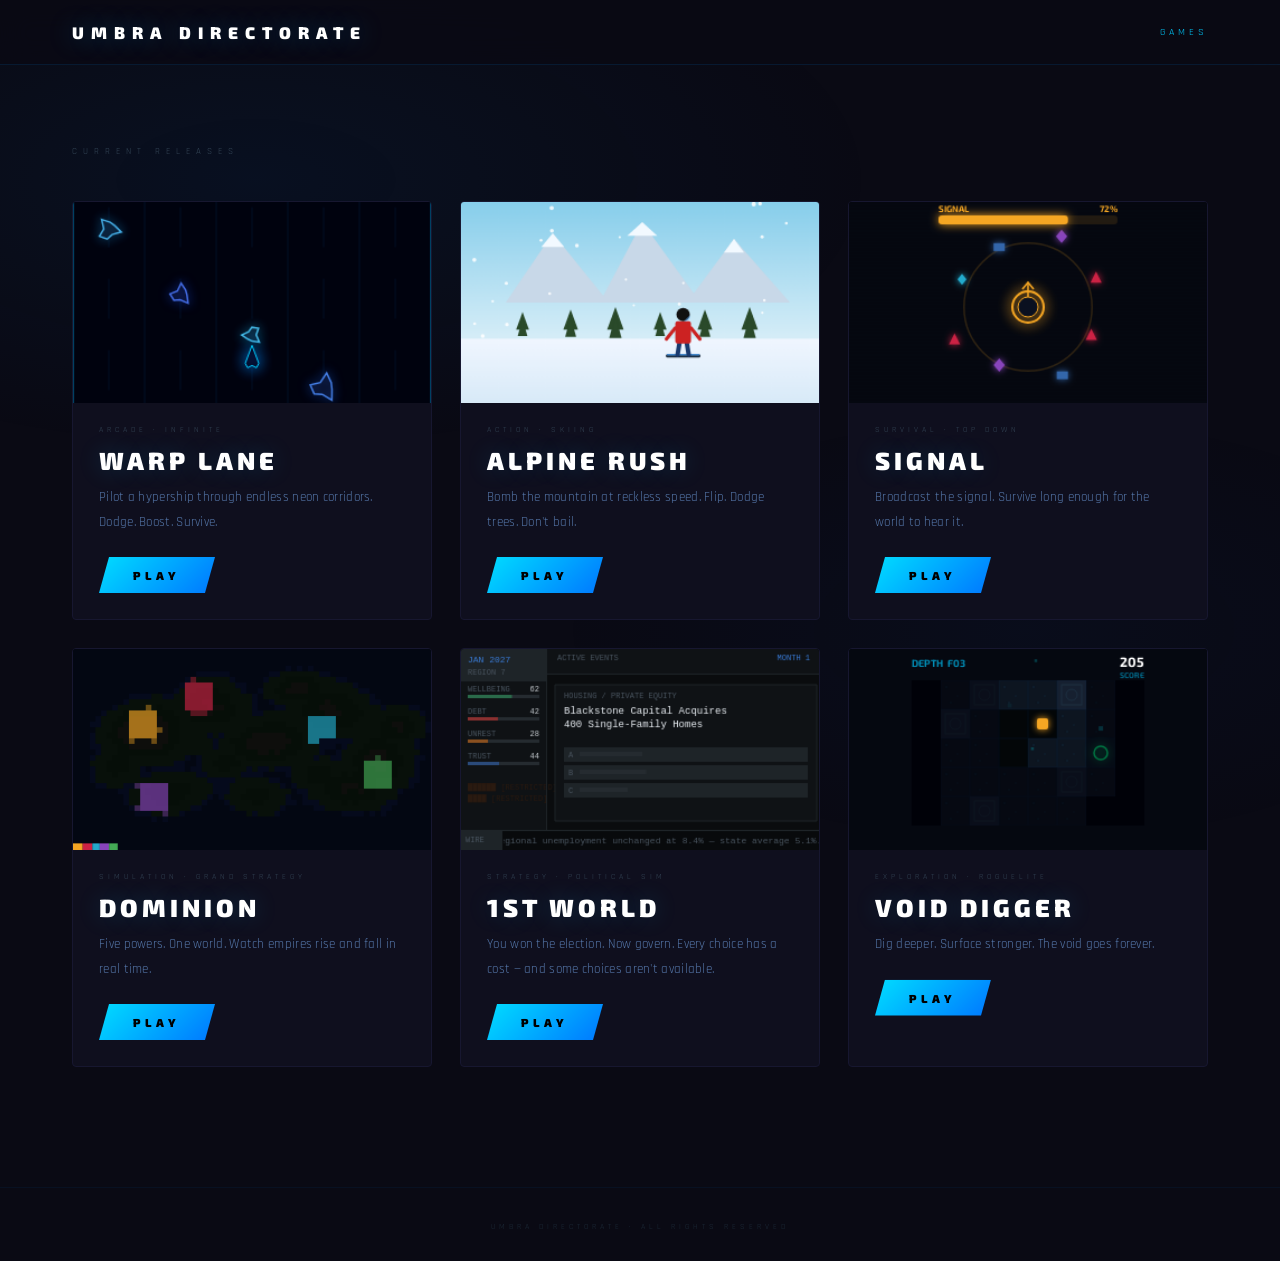
==== commit 4c656082: "Void Digger: new roguelite digging game + hub card Adds the complete Void Digger game to the Umbra D" ====
--- a/index.html
+++ b/index.html
@@ -132,6 +132,18 @@
         <h2 class="card-title">1ST WORLD</h2>
         <p class="card-desc">You won the election. Now govern. Every choice has a cost — and some choices aren't available.</p>
         <a class="card-play-btn" href="1st-world-sim/index.html">PLAY</a>
+      </div>
+    </article>
+
+    <article class="game-card" data-game="void-digger">
+      <div class="card-preview">
+        <canvas class="preview-canvas" id="preview-void" width="320" height="180"></canvas>
+      </div>
+      <div class="card-body">
+        <div class="card-tag">EXPLORATION &middot; ROGUELITE</div>
+        <h2 class="card-title">VOID DIGGER</h2>
+        <p class="card-desc">Dig deeper. Surface stronger. The void goes forever.</p>
+        <a class="card-play-btn" href="void-digger/index.html">PLAY</a>
       </div>
     </article>
 
@@ -760,12 +772,171 @@
   requestAnimationFrame(frame);
 }
 
+/* ── VOID DIGGER PREVIEW ───────────────────────────────────── */
+function initVoidPreview(){
+  const cnv=document.getElementById('preview-void');
+  if(!cnv)return;
+  const ctx=cnv.getContext('2d');
+  const W=320,H=180;
+  const TILE=26,COLS=8,ROWS=5;
+  const OX=Math.floor((W-COLS*TILE)/2);
+  const OY=28;
+
+  const INIT_GRID=[
+    [1,1,2,1,1,2,1,1],
+    [1,2,1,1,3,1,1,2],
+    [1,1,1,0,1,1,4,1],
+    [2,1,1,1,1,2,1,1],
+    [1,1,2,1,1,1,1,2],
+  ];
+
+  let grid,fog,px,py,score=0,pathIdx=0;
+  let lastStep=0;
+  const STEP_MS=650;
+  const parts=[];
+
+  const path=[
+    [3,2],[3,1],[4,1],[5,1],[5,2],[6,2],
+    [6,1],[5,1],[5,0],[4,0],[3,0],[2,0],
+    [1,0],[1,1],[1,2],[2,2],[2,3],[3,3],
+    [4,3],[4,2],[3,2]
+  ];
+
+  function revealAround(gx,gy){
+    for(let r=0;r<ROWS;r++) for(let c=0;c<COLS;c++) if(fog[r][c]===2) fog[r][c]=1;
+    for(let dy=-2;dy<=2;dy++) for(let dx=-2;dx<=2;dx++){
+      const ty=gy+dy,tx=gx+dx;
+      if(ty<0||ty>=ROWS||tx<0||tx>=COLS)continue;
+      const d=Math.max(Math.abs(dx),Math.abs(dy));
+      if(d<=1) fog[ty][tx]=2; else if(fog[ty][tx]<1) fog[ty][tx]=1;
+    }
+  }
+
+  function resetState(){
+    grid=INIT_GRID.map(r=>[...r]);
+    fog=Array.from({length:ROWS},()=>new Array(COLS).fill(0));
+    px=path[0][0]; py=path[0][1]; score=0; pathIdx=0;
+    revealAround(px,py);
+  }
+
+  resetState();
+
+  function emitDig(gx,gy,color){
+    const cx=OX+gx*TILE+TILE/2,cy=OY+gy*TILE+TILE/2;
+    for(let i=0;i<7;i++){
+      const ang=(i/7)*Math.PI*2+Math.random()*0.4;
+      parts.push({x:cx,y:cy,vx:Math.cos(ang)*(1+Math.random()*2.5),vy:Math.sin(ang)*(1+Math.random()*2.5),life:1,decay:0.04+Math.random()*0.02,size:2+Math.random()*2,col:color});
+    }
+  }
+
+  function step(now){
+    if(now-lastStep<STEP_MS)return;
+    lastStep=now;
+    pathIdx++;
+    if(pathIdx>=path.length){resetState();return;}
+    const [nx,ny]=path[pathIdx];
+    const type=grid[ny][nx];
+    if(type!==0){
+      let col='#3a5a7a',pts=25;
+      if(type===2){col='#2a4a6a';pts=15;}
+      else if(type===3){col='#00eeff';pts=180;}
+      else if(type===4){col='#00ff88';pts=90;}
+      emitDig(nx,ny,col);
+      grid[ny][nx]=0;
+      score+=pts;
+    }
+    px=nx; py=ny;
+    revealAround(px,py);
+  }
+
+  let t=0;
+  function frame(now){
+    t++;
+    step(now);
+    for(let i=parts.length-1;i>=0;i--){
+      const p=parts[i];p.x+=p.vx;p.y+=p.vy;p.life-=p.decay;
+      if(p.life<=0)parts.splice(i,1);
+    }
+
+    ctx.fillStyle='#050810';ctx.fillRect(0,0,W,H);
+
+    for(let row=0;row<ROWS;row++){
+      for(let col=0;col<COLS;col++){
+        const sx=OX+col*TILE,sy=OY+row*TILE;
+        const type=grid[row][col],f=fog[row][col];
+        if(!f){ctx.fillStyle='rgba(0,0,8,0.92)';ctx.fillRect(sx,sy,TILE,TILE);continue;}
+        ctx.fillStyle=type===1?'#0d1520':type===2?'#162030':type>=3?'#0d1825':'#030608';
+        ctx.fillRect(sx,sy,TILE,TILE);
+        ctx.strokeStyle='rgba(0,50,100,0.18)';ctx.lineWidth=0.5;
+        ctx.strokeRect(sx+0.25,sy+0.25,TILE-0.5,TILE-0.5);
+
+        if(type===1){
+          ctx.fillStyle='rgba(20,50,70,0.35)';
+          ctx.beginPath();ctx.arc(sx+5,sy+6,1.2,0,Math.PI*2);ctx.fill();
+          ctx.beginPath();ctx.arc(sx+15,sy+14,0.9,0,Math.PI*2);ctx.fill();
+          ctx.beginPath();ctx.arc(sx+9,sy+20,1.1,0,Math.PI*2);ctx.fill();
+        } else if(type===2){
+          ctx.strokeStyle='rgba(40,70,90,0.4)';ctx.lineWidth=1;
+          ctx.strokeRect(sx+4,sy+4,TILE-8,TILE-8);
+          ctx.beginPath();ctx.arc(sx+TILE/2,sy+TILE/2,5,0,Math.PI*2);ctx.stroke();
+        } else if(type===3){
+          const pulse=0.5+0.5*Math.sin(t*0.06);
+          ctx.save();
+          ctx.shadowBlur=10*pulse;ctx.shadowColor='#00eeff';
+          ctx.fillStyle='rgba(0,238,255,'+(0.7+0.3*pulse)+')';
+          ctx.translate(sx+TILE/2,sy+TILE/2);
+          ctx.beginPath();
+          for(let i=0;i<8;i++){const ang=(i/8)*Math.PI*2,r=i%2===0?7:3;i===0?ctx.moveTo(Math.cos(ang)*r,Math.sin(ang)*r):ctx.lineTo(Math.cos(ang)*r,Math.sin(ang)*r);}
+          ctx.closePath();ctx.fill();
+          ctx.shadowBlur=0;ctx.restore();
+        } else if(type===4){
+          ctx.save();
+          ctx.shadowBlur=8;ctx.shadowColor='#00ff88';
+          ctx.strokeStyle='#00ff88';ctx.lineWidth=1.5;
+          ctx.beginPath();ctx.arc(sx+TILE/2,sy+TILE/2,6,0,Math.PI*2);ctx.stroke();
+          ctx.shadowBlur=0;ctx.restore();
+        }
+        if(f===1){ctx.fillStyle='rgba(0,0,8,0.55)';ctx.fillRect(sx,sy,TILE,TILE);}
+      }
+    }
+
+    // Player
+    const psx=OX+px*TILE+TILE/2,psy=OY+py*TILE+TILE/2;
+    const pp=0.7+0.3*Math.sin(t*0.07);
+    ctx.save();
+    ctx.shadowBlur=10*pp;ctx.shadowColor='#f5a623';
+    ctx.fillStyle='#f5a623';
+    ctx.beginPath();ctx.roundRect(psx-5,psy-5,10,10,2);ctx.fill();
+    ctx.shadowBlur=0;ctx.restore();
+
+    // Particles
+    parts.forEach(p=>{ctx.globalAlpha=p.life;ctx.fillStyle=p.col;ctx.fillRect(p.x-p.size/2,p.y-p.size/2,p.size,p.size);});
+    ctx.globalAlpha=1;
+
+    // HUD
+    ctx.font='bold 9px "Exo 2",sans-serif';
+    ctx.fillStyle='rgba(0,200,255,0.7)';ctx.textAlign='left';
+    ctx.fillText('DEPTH  F03',OX,16);
+    ctx.font='bold 12px "Exo 2",sans-serif';
+    ctx.fillStyle='#ffffff';ctx.textAlign='right';
+    ctx.fillText(score,W-OX,16);
+    ctx.font='bold 7px "Exo 2",sans-serif';
+    ctx.fillStyle='rgba(0,200,255,0.5)';
+    ctx.fillText('SCORE',W-OX,26);
+    ctx.textAlign='left';
+
+    requestAnimationFrame(frame);
+  }
+  requestAnimationFrame(frame);
+}
+
 document.addEventListener('DOMContentLoaded',()=>{
   initWarpPreview();
   initAlpinePreview();
   initSignalPreview();
   initDominionPreview();
   initFirstWorldPreview();
+  initVoidPreview();
 });
 </script>
 </body>
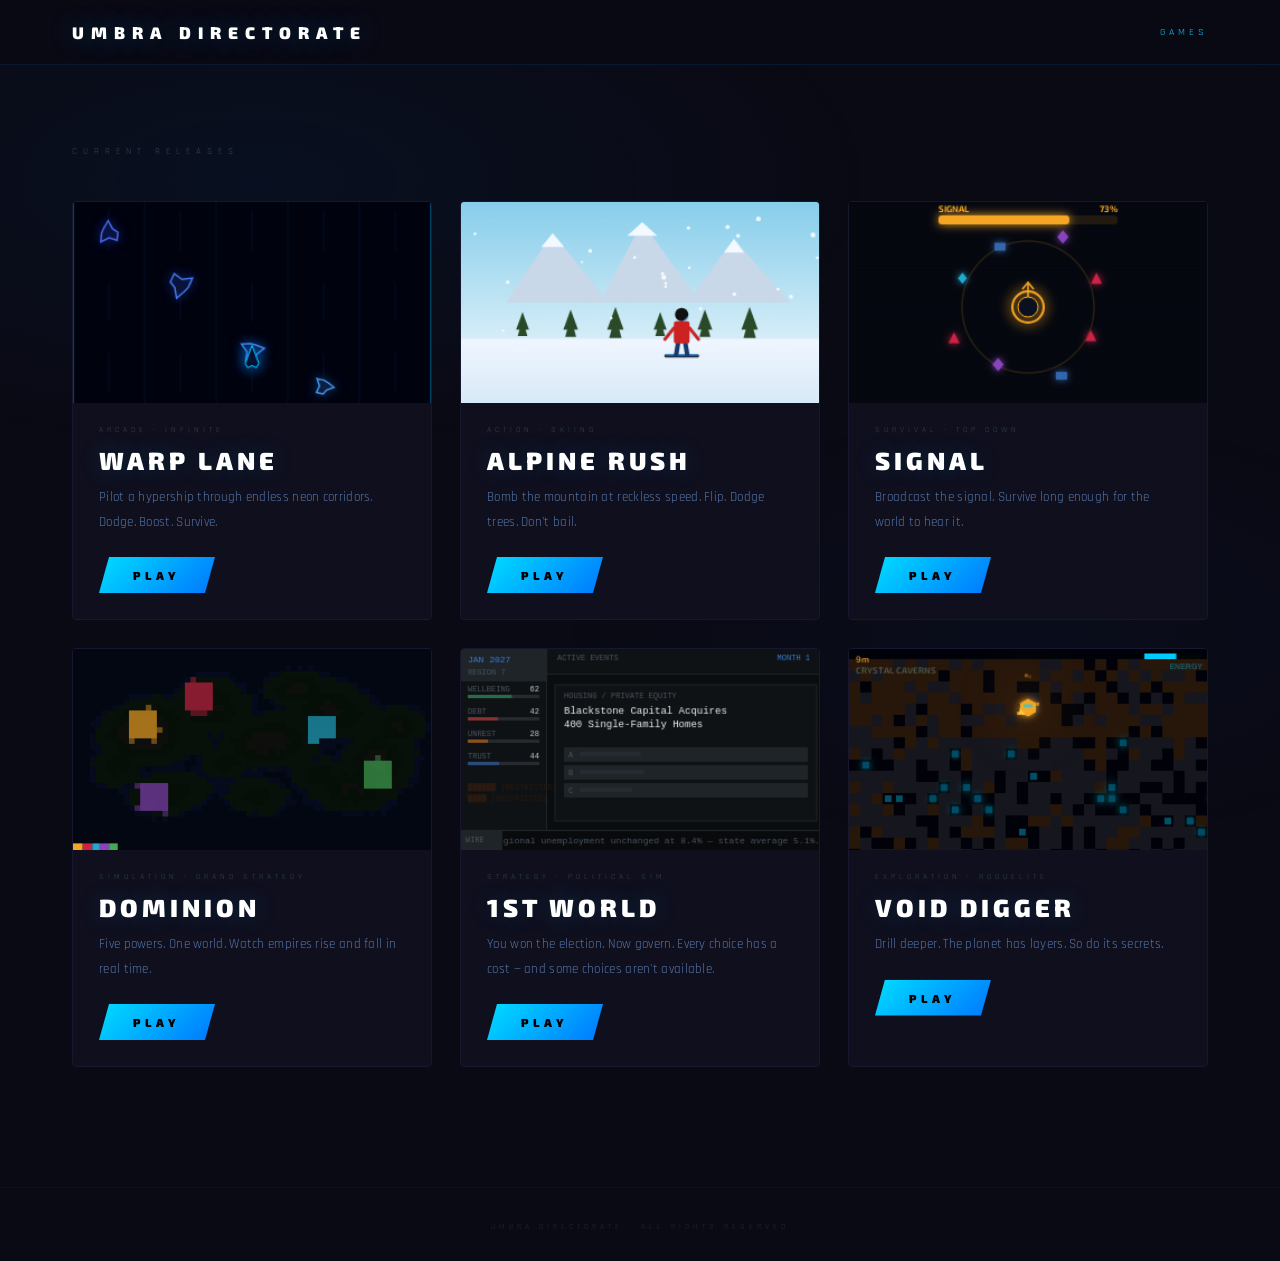
==== commit 34238049: "Replace Void Digger with physics-based drilling roguelite Complete rebuild: free WASD+gravity moveme" ====
--- a/index.html
+++ b/index.html
@@ -142,7 +142,7 @@
       <div class="card-body">
         <div class="card-tag">EXPLORATION &middot; ROGUELITE</div>
         <h2 class="card-title">VOID DIGGER</h2>
-        <p class="card-desc">Dig deeper. Surface stronger. The void goes forever.</p>
+        <p class="card-desc">Drill deeper. The planet has layers. So do its secrets.</p>
         <a class="card-play-btn" href="void-digger/index.html">PLAY</a>
       </div>
     </article>
@@ -777,153 +777,187 @@
   const cnv=document.getElementById('preview-void');
   if(!cnv)return;
   const ctx=cnv.getContext('2d');
-  const W=320,H=180;
-  const TILE=26,COLS=8,ROWS=5;
-  const OX=Math.floor((W-COLS*TILE)/2);
-  const OY=28;
-
-  const INIT_GRID=[
-    [1,1,2,1,1,2,1,1],
-    [1,2,1,1,3,1,1,2],
-    [1,1,1,0,1,1,4,1],
-    [2,1,1,1,1,2,1,1],
-    [1,1,2,1,1,1,1,2],
+  const W=320,H=180,TS=10;
+
+  // Geological layer bands (color bands scrolling downward)
+  const LAYER_COLS=[
+    {bg:'#050b04',fg:'#0c1a0a',name:'TOPSOIL'},
+    {bg:'#040608',fg:'#080c14',name:'CLAY & STONE'},
+    {bg:'#02040e',fg:'#030612',name:'CRYSTAL CAVERNS'},
+    {bg:'#010208',fg:'#020208',name:'ANCIENT DEPTHS'},
+    {bg:'#060100',fg:'#0a0000',name:'MAGMA LAYER'},
+    {bg:'#000005',fg:'#000008',name:'THE VOID'},
   ];
 
-  let grid,fog,px,py,score=0,pathIdx=0;
-  let lastStep=0;
-  const STEP_MS=650;
+  // Tile grid (scrolls to simulate descent)
+  const COLS2=Math.ceil(W/TS)+2, ROWS2=Math.ceil(H/TS)+4;
+  const WORLD_ROWS=60;
+  const tileGrid=[];
+  // 0=air, 1=dirt, 2=stone, 3=crystal, 4=lava, 5=void_crystal
+  for(let r=0;r<WORLD_ROWS;r++){
+    const row=[];
+    const layerFrac=r/WORLD_ROWS;
+    for(let c=0;c<COLS2;c++){
+      const p=Math.random();
+      let tile;
+      if(r<2) tile=0;
+      else if(layerFrac<0.15) tile=p<0.7?1:p<0.9?2:0;
+      else if(layerFrac<0.35) tile=p<0.55?2:p<0.7?1:p<0.78?3:0;
+      else if(layerFrac<0.6)  tile=p<0.6?2:p<0.7?3:p<0.75?3:0;
+      else if(layerFrac<0.8)  tile=p<0.65?2:p<0.72?4:0;
+      else                    tile=p<0.7?2:p<0.78?5:0;
+      row.push(tile);
+    }
+    tileGrid.push(row);
+  }
+
+  // Mech state
+  let mechY=H*0.18, mechVY=0.4, mechX=W/2;
+  let mechAngle=Math.PI/2+0.2; // drilling down-right
+  let depthM=0;
   const parts=[];
-
-  const path=[
-    [3,2],[3,1],[4,1],[5,1],[5,2],[6,2],
-    [6,1],[5,1],[5,0],[4,0],[3,0],[2,0],
-    [1,0],[1,1],[1,2],[2,2],[2,3],[3,3],
-    [4,3],[4,2],[3,2]
-  ];
-
-  function revealAround(gx,gy){
-    for(let r=0;r<ROWS;r++) for(let c=0;c<COLS;c++) if(fog[r][c]===2) fog[r][c]=1;
-    for(let dy=-2;dy<=2;dy++) for(let dx=-2;dx<=2;dx++){
-      const ty=gy+dy,tx=gx+dx;
-      if(ty<0||ty>=ROWS||tx<0||tx>=COLS)continue;
-      const d=Math.max(Math.abs(dx),Math.abs(dy));
-      if(d<=1) fog[ty][tx]=2; else if(fog[ty][tx]<1) fog[ty][tx]=1;
-    }
-  }
-
-  function resetState(){
-    grid=INIT_GRID.map(r=>[...r]);
-    fog=Array.from({length:ROWS},()=>new Array(COLS).fill(0));
-    px=path[0][0]; py=path[0][1]; score=0; pathIdx=0;
-    revealAround(px,py);
-  }
-
-  resetState();
-
-  function emitDig(gx,gy,color){
-    const cx=OX+gx*TILE+TILE/2,cy=OY+gy*TILE+TILE/2;
-    for(let i=0;i<7;i++){
-      const ang=(i/7)*Math.PI*2+Math.random()*0.4;
-      parts.push({x:cx,y:cy,vx:Math.cos(ang)*(1+Math.random()*2.5),vy:Math.sin(ang)*(1+Math.random()*2.5),life:1,decay:0.04+Math.random()*0.02,size:2+Math.random()*2,col:color});
-    }
-  }
-
-  function step(now){
-    if(now-lastStep<STEP_MS)return;
-    lastStep=now;
-    pathIdx++;
-    if(pathIdx>=path.length){resetState();return;}
-    const [nx,ny]=path[pathIdx];
-    const type=grid[ny][nx];
-    if(type!==0){
-      let col='#3a5a7a',pts=25;
-      if(type===2){col='#2a4a6a';pts=15;}
-      else if(type===3){col='#00eeff';pts=180;}
-      else if(type===4){col='#00ff88';pts=90;}
-      emitDig(nx,ny,col);
-      grid[ny][nx]=0;
-      score+=pts;
-    }
-    px=nx; py=ny;
-    revealAround(px,py);
-  }
-
-  let t=0;
+  let t=0,scrollY=0;
+
+  // Crystal pulse seed
+  function ph(x,y,s){ return ((x*73856093^y*19349663^s*83492791)>>>0)%1000/1000; }
+
+  function addPart(x,y,vx,vy,life,col){
+    if(parts.length>80) return;
+    parts.push({x,y,vx,vy,life,maxLife:life,col});
+  }
+
   function frame(now){
     t++;
-    step(now);
+    scrollY+=0.22;
+    depthM=Math.round(scrollY*0.8);
+    mechY+=mechVY;
+    if(mechY>H*0.72){ mechVY=-0.3; }
+    if(mechY<H*0.15){ mechVY=0.4; }
+    mechAngle+=Math.sin(t*0.04)*0.02;
+
+    // Drill sparks
+    if(t%4===0){
+      const drillX=mechX+Math.cos(mechAngle)*14;
+      const drillY=mechY+Math.sin(mechAngle)*14;
+      const a=mechAngle+Math.PI+(Math.random()-0.5)*0.8;
+      addPart(drillX,drillY,Math.cos(a)*(0.8+Math.random()*1.5),Math.sin(a)*(0.8+Math.random()*1.5),0.4+Math.random()*0.3,'#f5a623');
+    }
+
+    // Update particles
     for(let i=parts.length-1;i>=0;i--){
-      const p=parts[i];p.x+=p.vx;p.y+=p.vy;p.life-=p.decay;
-      if(p.life<=0)parts.splice(i,1);
-    }
-
-    ctx.fillStyle='#050810';ctx.fillRect(0,0,W,H);
-
-    for(let row=0;row<ROWS;row++){
-      for(let col=0;col<COLS;col++){
-        const sx=OX+col*TILE,sy=OY+row*TILE;
-        const type=grid[row][col],f=fog[row][col];
-        if(!f){ctx.fillStyle='rgba(0,0,8,0.92)';ctx.fillRect(sx,sy,TILE,TILE);continue;}
-        ctx.fillStyle=type===1?'#0d1520':type===2?'#162030':type>=3?'#0d1825':'#030608';
-        ctx.fillRect(sx,sy,TILE,TILE);
-        ctx.strokeStyle='rgba(0,50,100,0.18)';ctx.lineWidth=0.5;
-        ctx.strokeRect(sx+0.25,sy+0.25,TILE-0.5,TILE-0.5);
-
-        if(type===1){
-          ctx.fillStyle='rgba(20,50,70,0.35)';
-          ctx.beginPath();ctx.arc(sx+5,sy+6,1.2,0,Math.PI*2);ctx.fill();
-          ctx.beginPath();ctx.arc(sx+15,sy+14,0.9,0,Math.PI*2);ctx.fill();
-          ctx.beginPath();ctx.arc(sx+9,sy+20,1.1,0,Math.PI*2);ctx.fill();
-        } else if(type===2){
-          ctx.strokeStyle='rgba(40,70,90,0.4)';ctx.lineWidth=1;
-          ctx.strokeRect(sx+4,sy+4,TILE-8,TILE-8);
-          ctx.beginPath();ctx.arc(sx+TILE/2,sy+TILE/2,5,0,Math.PI*2);ctx.stroke();
-        } else if(type===3){
-          const pulse=0.5+0.5*Math.sin(t*0.06);
+      const p=parts[i];
+      p.x+=p.vx; p.y+=p.vy; p.vy+=0.04; p.life-=0.018;
+      if(p.life<=0) parts.splice(i,1);
+    }
+
+    // Background
+    const mechLayerFrac=Math.max(0,Math.min(1,(mechY/H+scrollY/30)/1.6));
+    const li=Math.min(5,Math.floor(mechLayerFrac*6));
+    const lc=LAYER_COLS[li];
+    ctx.fillStyle=lc.bg;
+    ctx.fillRect(0,0,W,H);
+
+    // Draw tile strips (scrolling)
+    const tileOff=scrollY%TS;
+    const worldRow=Math.floor(scrollY/TS);
+    for(let row=0;row<ROWS2;row++){
+      const wr=(worldRow+row)%WORLD_ROWS;
+      const sy=row*TS-tileOff;
+      const rowFrac=(worldRow+row)/WORLD_ROWS;
+      for(let col=0;col<COLS2;col++){
+        const tile=tileGrid[wr][col];
+        if(tile===0) continue;
+        const sx=col*TS;
+        let fc;
+        if(tile===1) fc='#4c2a10';
+        else if(tile===2) fc='#2a2a38';
+        else if(tile===3){
+          const pulse=0.5+0.5*Math.sin(t*0.1+col*0.5+wr*0.3);
           ctx.save();
-          ctx.shadowBlur=10*pulse;ctx.shadowColor='#00eeff';
-          ctx.fillStyle='rgba(0,238,255,'+(0.7+0.3*pulse)+')';
-          ctx.translate(sx+TILE/2,sy+TILE/2);
-          ctx.beginPath();
-          for(let i=0;i<8;i++){const ang=(i/8)*Math.PI*2,r=i%2===0?7:3;i===0?ctx.moveTo(Math.cos(ang)*r,Math.sin(ang)*r):ctx.lineTo(Math.cos(ang)*r,Math.sin(ang)*r);}
-          ctx.closePath();ctx.fill();
-          ctx.shadowBlur=0;ctx.restore();
-        } else if(type===4){
+          ctx.shadowColor='#00eeff'; ctx.shadowBlur=8*pulse;
+          ctx.fillStyle=`rgba(0,150,200,${0.7+0.3*pulse})`;
+          ctx.fillRect(sx+2,sy+2,TS-4,TS-4);
+          ctx.restore();
+          continue;
+        } else if(tile===4){
+          const pulse=(Math.sin(t*0.15+col*0.4+wr*0.2)+1)*0.5;
+          ctx.fillStyle=`rgb(${140+Math.floor(pulse*40)},${15+Math.floor(pulse*15)},0)`;
+          ctx.fillRect(sx,sy,TS,TS);
+          continue;
+        } else if(tile===5){
+          const pulse=0.6+0.4*Math.sin(t*0.08+col*0.3+wr*0.4);
           ctx.save();
-          ctx.shadowBlur=8;ctx.shadowColor='#00ff88';
-          ctx.strokeStyle='#00ff88';ctx.lineWidth=1.5;
-          ctx.beginPath();ctx.arc(sx+TILE/2,sy+TILE/2,6,0,Math.PI*2);ctx.stroke();
-          ctx.shadowBlur=0;ctx.restore();
-        }
-        if(f===1){ctx.fillStyle='rgba(0,0,8,0.55)';ctx.fillRect(sx,sy,TILE,TILE);}
+          ctx.shadowColor='#aa00ff'; ctx.shadowBlur=10*pulse;
+          ctx.fillStyle=`rgba(100,0,220,${0.8*pulse})`;
+          ctx.fillRect(sx+2,sy+2,TS-4,TS-4);
+          ctx.restore();
+          continue;
+        } else fc='#0a0200';
+        ctx.fillStyle=fc;
+        ctx.fillRect(sx,sy,TS,TS);
       }
     }
 
-    // Player
-    const psx=OX+px*TILE+TILE/2,psy=OY+py*TILE+TILE/2;
-    const pp=0.7+0.3*Math.sin(t*0.07);
+    // Parallax light glow from mech
+    const lightGrd=ctx.createRadialGradient(mechX,mechY,0,mechX,mechY,70);
+    lightGrd.addColorStop(0,'rgba(245,166,35,0.12)');
+    lightGrd.addColorStop(1,'rgba(0,0,0,0)');
+    ctx.fillStyle=lightGrd;
+    ctx.fillRect(0,0,W,H);
+
+    // Darkness overlay (depth-based)
+    const darkAlpha=0.3+mechLayerFrac*0.45;
+    ctx.fillStyle=`rgba(0,0,6,${darkAlpha})`;
+    ctx.fillRect(0,0,W,H);
+
+    // Particles
+    parts.forEach(p=>{
+      ctx.globalAlpha=Math.max(0,p.life/p.maxLife);
+      ctx.fillStyle=p.col;
+      ctx.fillRect(p.x-1.5,p.y-1.5,3,3);
+    });
+    ctx.globalAlpha=1;
+
+    // Mech body
+    const pp=0.7+0.3*Math.sin(t*0.12);
     ctx.save();
-    ctx.shadowBlur=10*pp;ctx.shadowColor='#f5a623';
+    ctx.shadowColor='#f5a623'; ctx.shadowBlur=10*pp;
     ctx.fillStyle='#f5a623';
-    ctx.beginPath();ctx.roundRect(psx-5,psy-5,10,10,2);ctx.fill();
-    ctx.shadowBlur=0;ctx.restore();
-
-    // Particles
-    parts.forEach(p=>{ctx.globalAlpha=p.life;ctx.fillStyle=p.col;ctx.fillRect(p.x-p.size/2,p.y-p.size/2,p.size,p.size);});
-    ctx.globalAlpha=1;
-
-    // HUD
-    ctx.font='bold 9px "Exo 2",sans-serif';
-    ctx.fillStyle='rgba(0,200,255,0.7)';ctx.textAlign='left';
-    ctx.fillText('DEPTH  F03',OX,16);
-    ctx.font='bold 12px "Exo 2",sans-serif';
-    ctx.fillStyle='#ffffff';ctx.textAlign='right';
-    ctx.fillText(score,W-OX,16);
-    ctx.font='bold 7px "Exo 2",sans-serif';
-    ctx.fillStyle='rgba(0,200,255,0.5)';
-    ctx.fillText('SCORE',W-OX,26);
-    ctx.textAlign='left';
+    ctx.beginPath();
+    ctx.moveTo(mechX,mechY-8);
+    ctx.lineTo(mechX+7,mechY-4);
+    ctx.lineTo(mechX+7,mechY+4);
+    ctx.lineTo(mechX,mechY+8);
+    ctx.lineTo(mechX-7,mechY+4);
+    ctx.lineTo(mechX-7,mechY-4);
+    ctx.closePath(); ctx.fill();
+    // Visor
+    ctx.fillStyle='rgba(0,200,255,0.6)';
+    ctx.fillRect(mechX-4,mechY-3,8,3);
+    // Drill bit
+    ctx.translate(mechX,mechY);
+    ctx.rotate(mechAngle);
+    ctx.fillStyle='#ffcc44';
+    ctx.shadowColor='#ffcc44'; ctx.shadowBlur=8;
+    ctx.beginPath(); ctx.moveTo(10,0); ctx.lineTo(6,-4); ctx.lineTo(6,4); ctx.closePath(); ctx.fill();
+    ctx.restore();
+
+    // HUD overlay
+    ctx.font='700 8px "Exo 2",sans-serif';
+    ctx.fillStyle='rgba(245,166,35,0.7)'; ctx.textAlign='left';
+    ctx.fillText(depthM+'m',6,12);
+    ctx.fillStyle='rgba(100,120,100,0.6)';
+    ctx.fillText(LAYER_COLS[li].name,6,22);
+    // Energy bar
+    const ePct=0.55+0.15*Math.sin(t*0.06);
+    ctx.fillStyle='rgba(0,10,0,0.5)';
+    ctx.fillRect(W-56,4,50,5);
+    ctx.fillStyle=ePct<0.3?'#ff3344':'#00ccff';
+    ctx.fillRect(W-56,4,50*ePct,5);
+    ctx.fillStyle='rgba(0,200,255,0.4)';
+    ctx.font='600 7px Rajdhani,sans-serif';
+    ctx.textAlign='right';
+    ctx.fillText('ENERGY',W-4,18);
 
     requestAnimationFrame(frame);
   }
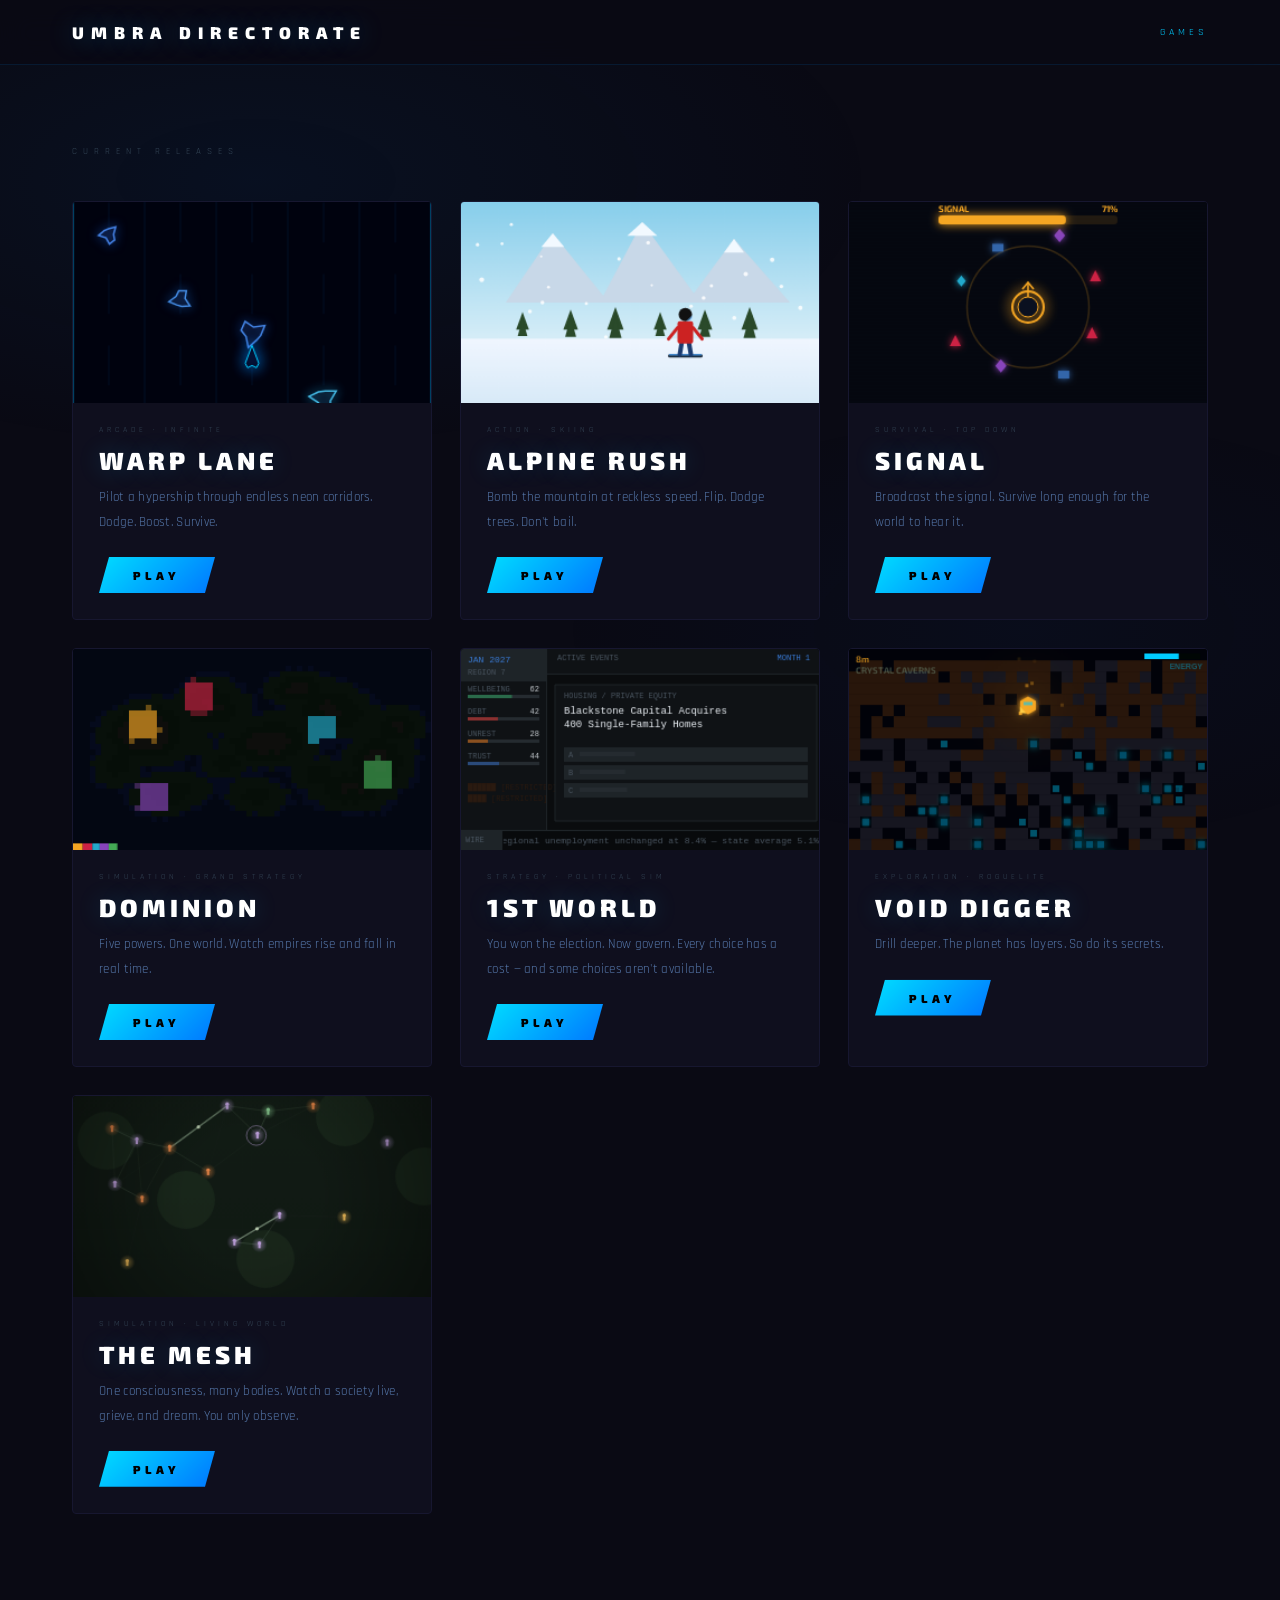
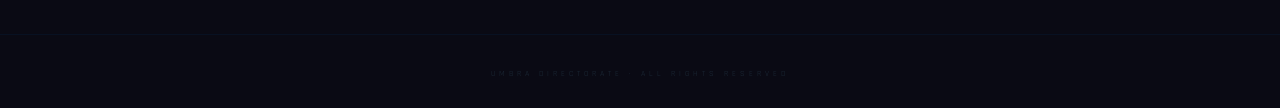
==== commit 39aebcaf: "Add THE MESH — a living top-down world simulation A silent-observer sim where an autonomous society " ====
--- a/index.html
+++ b/index.html
@@ -144,6 +144,18 @@
         <h2 class="card-title">VOID DIGGER</h2>
         <p class="card-desc">Drill deeper. The planet has layers. So do its secrets.</p>
         <a class="card-play-btn" href="void-digger/index.html">PLAY</a>
+      </div>
+    </article>
+
+    <article class="game-card" data-game="mesh">
+      <div class="card-preview">
+        <canvas class="preview-canvas" id="preview-mesh" width="320" height="180"></canvas>
+      </div>
+      <div class="card-body">
+        <div class="card-tag">SIMULATION &middot; LIVING WORLD</div>
+        <h2 class="card-title">THE MESH</h2>
+        <p class="card-desc">One consciousness, many bodies. Watch a society live, grieve, and dream. You only observe.</p>
+        <a class="card-play-btn" href="mesh/index.html">PLAY</a>
       </div>
     </article>
 
@@ -964,6 +976,94 @@
   requestAnimationFrame(frame);
 }
 
+/* ── THE MESH PREVIEW ──────────────────────────────────────── */
+function initMeshPreview(){
+  const cnv=document.getElementById('preview-mesh');
+  if(!cnv)return;
+  const ctx=cnv.getContext('2d');
+  const W=320,H=180;
+  const FAC=[
+    {c:'#7fc08a',g:'rgba(127,192,138,'},  // Cultivators
+    {c:'#e6b455',g:'rgba(230,180,85,'},   // Wayfarers
+    {c:'#e08043',g:'rgba(224,128,67,'},   // Forgers
+    {c:'#b89bd9',g:'rgba(184,155,217,'}   // Tenders
+  ];
+  // little wandering agents
+  const agents=Array.from({length:16},()=>({
+    x:Math.random()*W, y:Math.random()*H,
+    a:Math.random()*Math.PI*2, sp:0.12+Math.random()*0.22,
+    fac:(Math.random()*4)|0, turn:(Math.random()-0.5)*0.04,
+    bond:-1
+  }));
+  // a few bonded pairs
+  agents[0].bond=1; agents[1].bond=0; agents[4].bond=7; agents[7].bond=4;
+  const ripples=[];
+  let t=0, ripTimer=40, resonance=0.6;
+
+  function frame(){
+    t++;
+    // soft terrain backdrop
+    const g=ctx.createLinearGradient(0,0,0,H);
+    g.addColorStop(0,'#0c1812'); g.addColorStop(1,'#0a1410');
+    ctx.fillStyle=g; ctx.fillRect(0,0,W,H);
+    // faint terrain patches
+    ctx.fillStyle='rgba(40,70,46,0.25)';
+    for(let i=0;i<5;i++){ const px=(i*71+30)%W, py=(i*53+40)%H; ctx.beginPath(); ctx.arc(px,py,26,0,7); ctx.fill(); }
+
+    // move agents
+    agents.forEach(a=>{
+      a.a+=a.turn+Math.sin(t*0.01+a.x*0.05)*0.01;
+      a.x+=Math.cos(a.a)*a.sp; a.y+=Math.sin(a.a)*a.sp;
+      if(a.x<6||a.x>W-6) a.a=Math.PI-a.a; if(a.y<6||a.y>H-6) a.a=-a.a;
+      a.x=Math.max(6,Math.min(W-6,a.x)); a.y=Math.max(6,Math.min(H-6,a.y));
+    });
+
+    // resonance gently breathes
+    resonance=0.6+Math.sin(t*0.006)*0.22;
+
+    // mesh threads
+    for(let i=0;i<agents.length;i++){
+      for(let j=i+1;j<agents.length;j++){
+        const a=agents[i],b=agents[j];
+        const d=Math.hypot(a.x-b.x,a.y-b.y);
+        if(d>64) continue;
+        const prox=1-d/64;
+        const bonded=a.bond===j;
+        let al=prox*(0.12+resonance*0.26); if(bonded) al=Math.min(0.8,al+0.45);
+        ctx.strokeStyle=(resonance>0.5?'rgba(180,210,180,':'rgba(120,150,170,')+al+')';
+        ctx.lineWidth=bonded?1.4:0.8;
+        ctx.beginPath(); ctx.moveTo(a.x,a.y); ctx.lineTo(b.x,b.y); ctx.stroke();
+        if(bonded){ const mx=(a.x+b.x)/2,my=(a.y+b.y)/2; ctx.fillStyle='rgba(220,240,210,0.7)'; ctx.beginPath(); ctx.arc(mx,my,1.6,0,7); ctx.fill(); }
+      }
+    }
+
+    // ripples (signals)
+    ripTimer--;
+    if(ripTimer<=0){ ripTimer=70+Math.random()*60; const a=agents[(Math.random()*agents.length)|0]; ripples.push({x:a.x,y:a.y,r:4,life:1,c:FAC[a.fac].c}); }
+    for(let i=ripples.length-1;i>=0;i--){ const r=ripples[i]; r.r+=0.8; r.life-=0.012; if(r.life<=0){ripples.splice(i,1);continue;} ctx.strokeStyle=r.c.replace(')',','); ctx.globalAlpha=r.life*0.5; ctx.strokeStyle=r.c; ctx.lineWidth=1; ctx.beginPath(); ctx.arc(r.x,r.y,r.r,0,7); ctx.stroke(); ctx.globalAlpha=1; }
+
+    // agents
+    agents.forEach(a=>{
+      const f=FAC[a.fac];
+      const gr=ctx.createRadialGradient(a.x,a.y,0,a.x,a.y,7);
+      gr.addColorStop(0,f.g+'0.5)'); gr.addColorStop(1,f.g+'0)');
+      ctx.fillStyle=gr; ctx.beginPath(); ctx.arc(a.x,a.y,7,0,7); ctx.fill();
+      ctx.fillStyle=f.c; ctx.beginPath(); ctx.arc(a.x,a.y-1.5,1.6,0,7); ctx.fill();
+      ctx.fillRect(a.x-1,a.y-0.3,2,3.4);
+    });
+
+    // resonance warmth wash
+    if(resonance>0.55){ ctx.fillStyle='rgba(255,200,140,'+((resonance-0.55)*0.22)+')'; ctx.fillRect(0,0,W,H); }
+    // vignette
+    const vg=ctx.createRadialGradient(W/2,H/2,60,W/2,H/2,200);
+    vg.addColorStop(0,'rgba(0,0,0,0)'); vg.addColorStop(1,'rgba(0,0,0,0.45)');
+    ctx.fillStyle=vg; ctx.fillRect(0,0,W,H);
+
+    requestAnimationFrame(frame);
+  }
+  requestAnimationFrame(frame);
+}
+
 document.addEventListener('DOMContentLoaded',()=>{
   initWarpPreview();
   initAlpinePreview();
@@ -971,6 +1071,7 @@
   initDominionPreview();
   initFirstWorldPreview();
   initVoidPreview();
+  initMeshPreview();
 });
 </script>
 </body>
